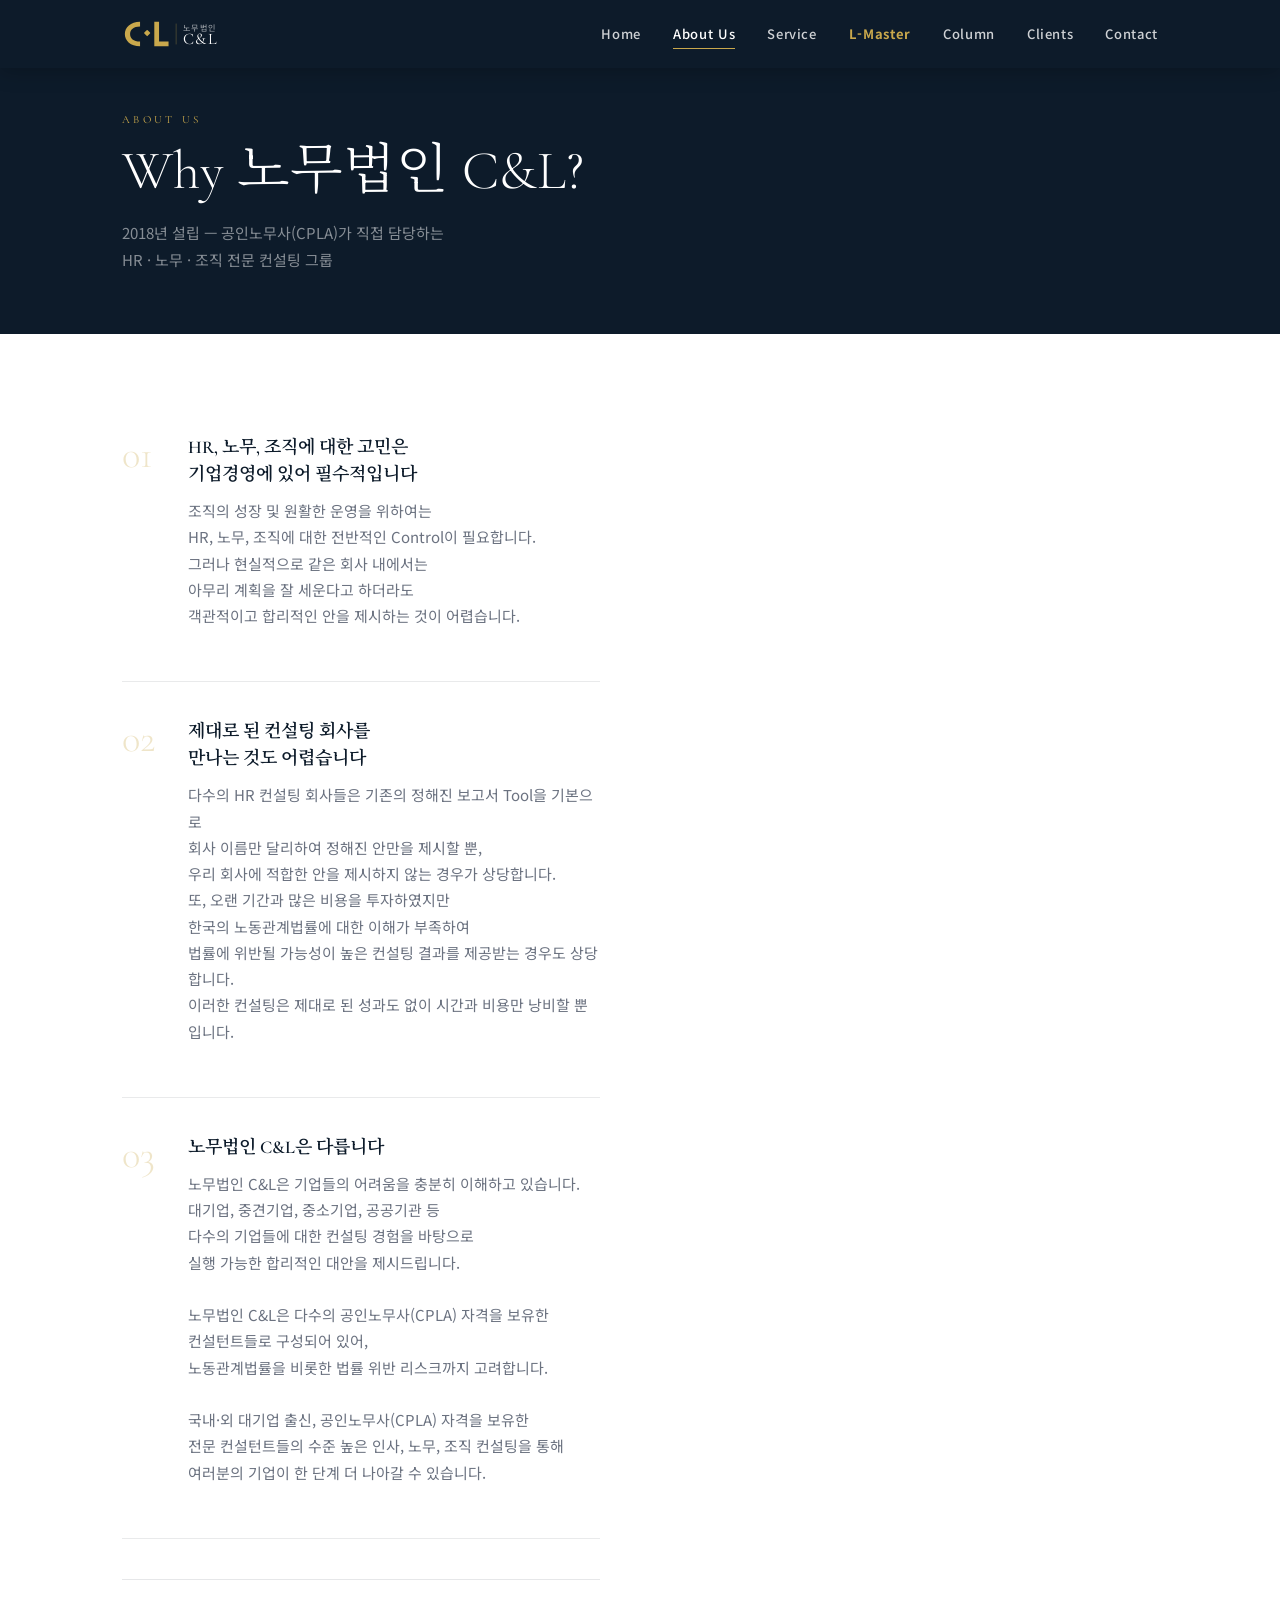
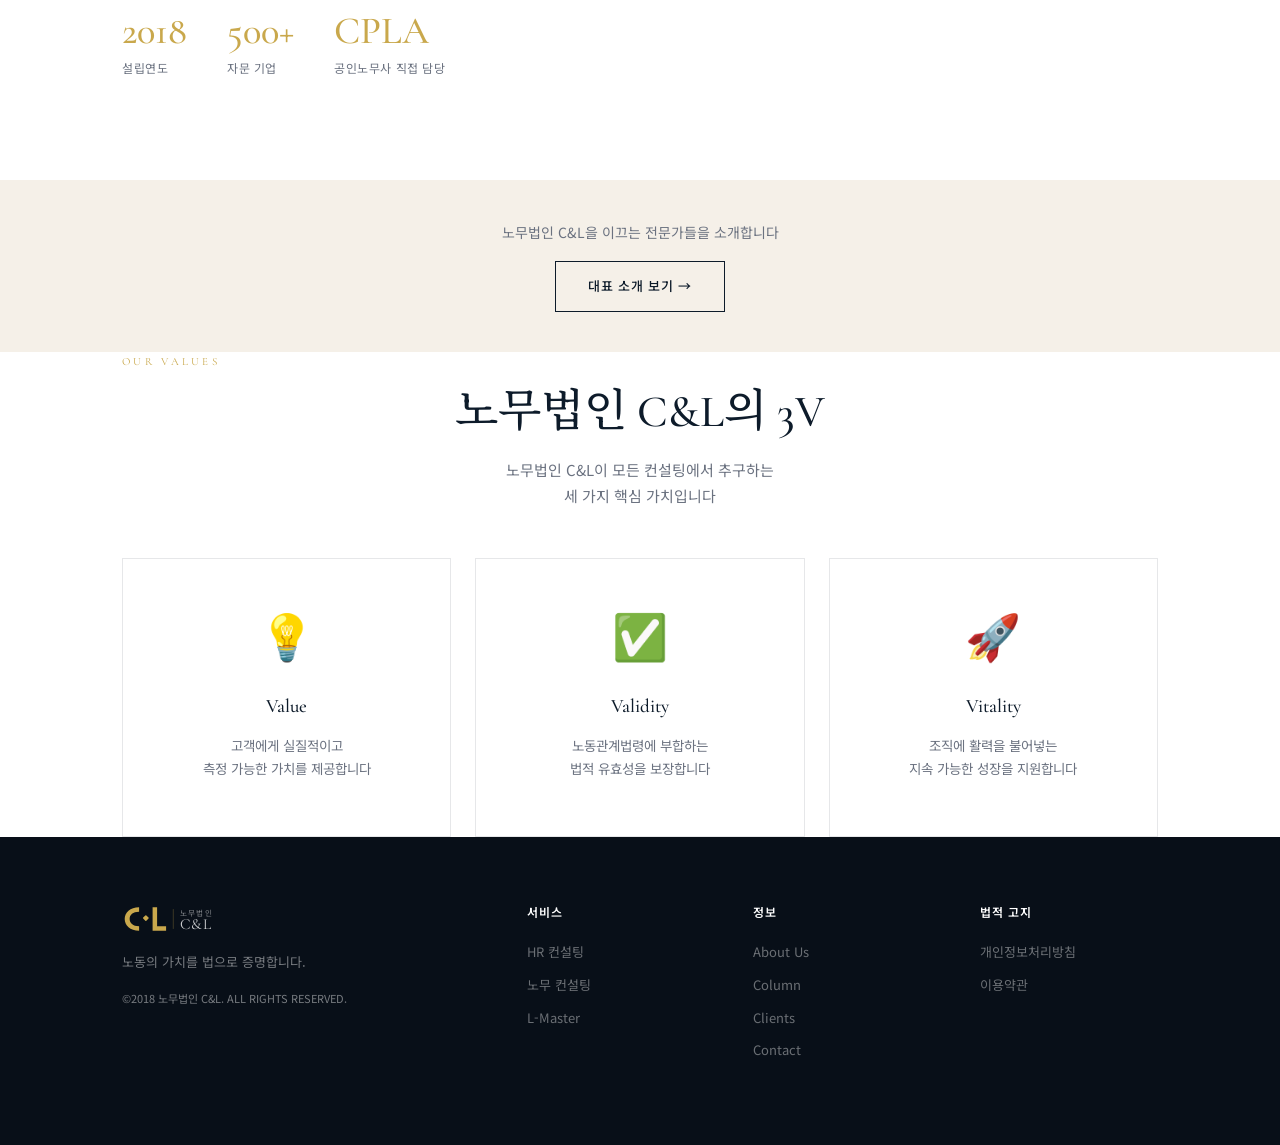
==== about.html @ 36a8465a "Add files via upload" ====
<!DOCTYPE html>
<html lang="ko">
<head>
  <meta charset="UTF-8"/><meta name="viewport" content="width=device-width,initial-scale=1.0"/>
  <title>About Us | 노무법인 C&amp;L</title>
  <link rel="stylesheet" href="style.css"/>
  <link rel="preconnect" href="https://fonts.googleapis.com">
  <link href="https://fonts.googleapis.com/css2?family=Noto+Serif+KR:wght@300;400;600;700&family=Noto+Sans+KR:wght@300;400;500;700&family=Cormorant+Garamond:ital,wght@0,300;0,500;0,600;1,300;1,500&display=swap" rel="stylesheet">
</head>
<body>
<header class="nav-header scrolled" id="navbar">
  <div class="nav-inner">
    <a href="index.html" class="logo">
      <svg class="logo-svg" viewBox="0 0 148 40" fill="none">
        <path d="M19 7 C9 7 3 13 3 20 C3 27 9 33 19 33 L19 28 C12 28 8.5 24.5 8.5 20 C8.5 15.5 12 12 19 12 Z" fill="#c9a84c"/>
        <rect x="24" y="16.5" width="5" height="5" rx="0.8" fill="#c9a84c" transform="rotate(45 26.5 19)"/>
        <path d="M34 7 L34 33 L49 33 L49 28 L39 28 L39 7 Z" fill="#c9a84c"/>
        <line x1="57" y1="9" x2="57" y2="31" stroke="rgba(201,168,76,0.3)" stroke-width="1"/>
        <text x="64" y="17" font-family="'Noto Sans KR',sans-serif" font-size="8.5" fill="rgba(255,255,255,0.65)" letter-spacing="1.5">노무법인</text>
        <text x="64" y="31" font-family="'Cormorant Garamond',serif" font-size="17" fill="#fff" letter-spacing="1.5">C&amp;L</text>
      </svg>
    </a>
    <nav class="nav-links">
      <a href="index.html" class="nav-link">Home</a>
      <a href="about.html" class="nav-link active">About Us</a>
      <a href="service.html" class="nav-link">Service</a>
      <a href="lmaster.html" class="nav-link lmaster-link">L-Master</a>
      <a href="column.html" class="nav-link">Column</a>
      <a href="clients.html" class="nav-link">Clients</a>
      <a href="contact.html" class="nav-link">Contact</a>
    </nav>
    <button class="hamburger" id="hamburger"><span></span><span></span><span></span></button>
  </div>
  <div class="mobile-menu" id="mobileMenu">
    <a href="index.html" class="mob-link">Home</a><a href="about.html" class="mob-link">About Us</a>
    <a href="service.html" class="mob-link">Service</a><a href="lmaster.html" class="mob-link">L-Master</a>
    <a href="column.html" class="mob-link">Column</a><a href="clients.html" class="mob-link">Clients</a>
    <a href="contact.html" class="mob-link">Contact</a>
  </div>
</header>

<div class="page-hero">
  <div class="container">
    <div class="section-label">About Us</div>
    <h1>Why 노무법인 C&amp;L?</h1>
    <p>2018년 설립 — 공인노무사(CPLA)가 직접 담당하는<br/>HR · 노무 · 조직 전문 컨설팅 그룹</p>
  </div>
</div>

<!-- Why CNL -->
<section class="section" style="background:#fff">
  <div class="container">
    <div class="about-grid">
      <div class="about-text">

        <div class="about-why-item">
          <div class="about-why-num">01</div>
          <div>
            <h4 class="about-why-title">
              HR, 노무, 조직에 대한 고민은<br/>기업경영에 있어 필수적입니다
            </h4>
            <p class="about-desc">
              조직의 성장 및 원활한 운영을 위하여는<br/>
              HR, 노무, 조직에 대한 전반적인 Control이 필요합니다.<br/>
              그러나 현실적으로 같은 회사 내에서는<br/>
              아무리 계획을 잘 세운다고 하더라도<br/>
              객관적이고 합리적인 안을 제시하는 것이 어렵습니다.
            </p>
          </div>
        </div>

        <div class="about-why-item">
          <div class="about-why-num">02</div>
          <div>
            <h4 class="about-why-title">
              제대로 된 컨설팅 회사를<br/>만나는 것도 어렵습니다
            </h4>
            <p class="about-desc">
              다수의 HR 컨설팅 회사들은 기존의 정해진 보고서 Tool을 기본으로<br/>
              회사 이름만 달리하여 정해진 안만을 제시할 뿐,<br/>
              우리 회사에 적합한 안을 제시하지 않는 경우가 상당합니다.<br/>
              또, 오랜 기간과 많은 비용을 투자하였지만<br/>
              한국의 노동관계법률에 대한 이해가 부족하여<br/>
              법률에 위반될 가능성이 높은 컨설팅 결과를 제공받는 경우도 상당합니다.<br/>
              이러한 컨설팅은 제대로 된 성과도 없이 시간과 비용만 낭비할 뿐입니다.
            </p>
          </div>
        </div>

        <div class="about-why-item">
          <div class="about-why-num">03</div>
          <div>
            <h4 class="about-why-title">노무법인 C&amp;L은 다릅니다</h4>
            <p class="about-desc">
              노무법인 C&amp;L은 기업들의 어려움을 충분히 이해하고 있습니다.<br/>
              대기업, 중견기업, 중소기업, 공공기관 등<br/>
              다수의 기업들에 대한 컨설팅 경험을 바탕으로<br/>
              실행 가능한 합리적인 대안을 제시드립니다.<br/><br/>
              노무법인 C&amp;L은 다수의 공인노무사(CPLA) 자격을 보유한<br/>
              컨설턴트들로 구성되어 있어,<br/>
              노동관계법률을 비롯한 법률 위반 리스크까지 고려합니다.<br/><br/>
              국내·외 대기업 출신, 공인노무사(CPLA) 자격을 보유한<br/>
              전문 컨설턴트들의 수준 높은 인사, 노무, 조직 컨설팅을 통해<br/>
              여러분의 기업이 한 단계 더 나아갈 수 있습니다.
            </p>
          </div>
        </div>

        <div class="about-stats" style="margin-top:40px">
          <div class="stat"><span class="stat-num">2018</span><span class="stat-label">설립연도</span></div>
          <div class="stat"><span class="stat-num">500+</span><span class="stat-label">자문 기업</span></div>
          <div class="stat"><span class="stat-num">CPLA</span><span class="stat-label">공인노무사 직접 담당</span></div>
        </div>
      </div><!-- end about-text -->

    </div><!-- end about-grid -->
  </div>
</section>

<!-- Director 링크 -->
<section class="section" style="background:#f5f0e8;padding:40px 0">
  <div class="container" style="text-align:center">
    <p style="color:#6b7280;font-size:14px;margin-bottom:16px">노무법인 C&amp;L을 이끄는 전문가들을 소개합니다</p>
    <a href="director.html" class="btn-outline dark">대표 소개 보기 →</a>
  </div>
</section>
  <div class="container">
    <div class="section-label">Our Values</div>
    <h2 class="section-title centered">노무법인 C&amp;L의 3V</h2>
    <p class="section-sub centered">
      노무법인 C&amp;L이 모든 컨설팅에서 추구하는<br/>세 가지 핵심 가치입니다
    </p>
    <div class="service-grid" style="grid-template-columns:repeat(3,1fr);margin-top:40px">
      <div class="service-card" style="text-align:center">
        <div style="font-size:2.8rem;margin-bottom:16px">💡</div>
        <h3>Value</h3>
        <p>고객에게 실질적이고<br/>측정 가능한 가치를 제공합니다</p>
      </div>
      <div class="service-card" style="text-align:center">
        <div style="font-size:2.8rem;margin-bottom:16px">✅</div>
        <h3>Validity</h3>
        <p>노동관계법령에 부합하는<br/>법적 유효성을 보장합니다</p>
      </div>
      <div class="service-card" style="text-align:center">
        <div style="font-size:2.8rem;margin-bottom:16px">🚀</div>
        <h3>Vitality</h3>
        <p>조직에 활력을 불어넣는<br/>지속 가능한 성장을 지원합니다</p>
      </div>
    </div>
  </div>
</section>

<footer class="footer">
  <div class="container">
    <div class="footer-grid">
      <div class="footer-brand">
        <svg class="footer-logo-svg" viewBox="0 0 148 40" fill="none">
          <path d="M19 7 C9 7 3 13 3 20 C3 27 9 33 19 33 L19 28 C12 28 8.5 24.5 8.5 20 C8.5 15.5 12 12 19 12 Z" fill="#c9a84c"/>
          <rect x="24" y="16.5" width="5" height="5" rx="0.8" fill="#c9a84c" transform="rotate(45 26.5 19)"/>
          <path d="M34 7 L34 33 L49 33 L49 28 L39 28 L39 7 Z" fill="#c9a84c"/>
          <line x1="57" y1="9" x2="57" y2="31" stroke="rgba(201,168,76,0.3)" stroke-width="1"/>
          <text x="64" y="17" font-family="'Noto Sans KR',sans-serif" font-size="8.5" fill="rgba(255,255,255,0.5)" letter-spacing="1.5">노무법인</text>
          <text x="64" y="31" font-family="'Cormorant Garamond',serif" font-size="17" fill="rgba(255,255,255,0.8)" letter-spacing="1.5">C&amp;L</text>
        </svg>
        <p>노동의 가치를 법으로 증명합니다.</p>
        <p class="footer-copy">©2018 노무법인 C&amp;L. ALL RIGHTS RESERVED.</p>
      </div>
      <div class="footer-links"><h4>서비스</h4><a href="service.html">HR 컨설팅</a><a href="service.html">노무 컨설팅</a><a href="lmaster.html">L-Master</a></div>
      <div class="footer-links"><h4>정보</h4><a href="about.html">About Us</a><a href="column.html">Column</a><a href="clients.html">Clients</a><a href="contact.html">Contact</a></div>
      <div class="footer-links"><h4>법적 고지</h4><a href="#">개인정보처리방침</a><a href="#">이용약관</a></div>
    </div>
  </div>
</footer>
<script src="script.js"></script>
</body>
</html>
---- style.css ----
/* ── RESET & VARIABLES ── */
*, *::before, *::after { box-sizing: border-box; margin: 0; padding: 0; }

:root {
  --navy:    #0d1b2a;
  --navy2:   #1b2e45;
  --gold:    #c9a84c;
  --gold2:   #e8c96a;
  --cream:   #f5f0e8;
  --light:   #fafaf7;
  --gray:    #6b7280;
  --gray2:   #9ca3af;
  --white:   #ffffff;
  --lm-dark: #111827;
  --lm-red:  #c0392b;

  --ff-serif: 'Cormorant Garamond', 'Noto Serif KR', serif;
  --ff-sans:  'Noto Sans KR', sans-serif;

  --radius: 4px;
  --shadow: 0 4px 24px rgba(13,27,42,0.10);
  --shadow-lg: 0 12px 48px rgba(13,27,42,0.18);
}

html { scroll-behavior: smooth; }

body {
  font-family: var(--ff-sans);
  font-size: 15px;
  line-height: 1.75;
  color: var(--navy);
  background: var(--white);
  overflow-x: hidden;
}

/* ── TYPOGRAPHY HELPERS ── */
.section-label {
  font-family: var(--ff-serif);
  font-size: 11px;
  letter-spacing: 0.3em;
  text-transform: uppercase;
  color: var(--gold);
  margin-bottom: 12px;
}

.section-title {
  font-family: var(--ff-serif);
  font-size: clamp(2rem, 4vw, 2.8rem);
  font-weight: 500;
  line-height: 1.3;
  color: var(--navy);
  margin-bottom: 16px;
}

.section-title.centered,
.section-sub.centered {
  text-align: center;
}

.section-sub {
  color: var(--gray);
  font-size: 15px;
  margin-bottom: 48px;
  max-width: 520px;
}

.centered { margin-left: auto; margin-right: auto; }

.section {
  padding: 100px 0;
}

.container {
  max-width: 1100px;
  margin: 0 auto;
  padding: 0 32px;
}

/* ── BUTTONS ── */
.btn-primary {
  display: inline-block;
  background: var(--gold);
  color: var(--navy);
  font-family: var(--ff-sans);
  font-weight: 700;
  font-size: 13px;
  letter-spacing: 0.05em;
  padding: 14px 32px;
  text-decoration: none;
  border: none;
  cursor: pointer;
  transition: background 0.25s, transform 0.2s;
}
.btn-primary:hover { background: var(--gold2); transform: translateY(-2px); }

.btn-outline {
  display: inline-block;
  background: transparent;
  color: var(--white);
  font-family: var(--ff-sans);
  font-weight: 500;
  font-size: 13px;
  letter-spacing: 0.05em;
  padding: 13px 32px;
  text-decoration: none;
  border: 1.5px solid rgba(255,255,255,0.5);
  cursor: pointer;
  transition: border-color 0.25s, color 0.25s, transform 0.2s;
}
.btn-outline:hover { border-color: var(--gold); color: var(--gold); transform: translateY(-2px); }

/* dark variant for non-hero */
.btn-outline.dark {
  color: var(--navy);
  border-color: var(--navy);
}
.btn-outline.dark:hover { border-color: var(--gold); color: var(--gold); }

/* ── NAVBAR ── */
.nav-header {
  position: fixed;
  top: 0; left: 0; right: 0;
  z-index: 999;
  transition: background 0.35s, box-shadow 0.35s;
}

.nav-header.scrolled {
  background: var(--navy);
  box-shadow: 0 2px 20px rgba(0,0,0,0.25);
}

.nav-inner {
  max-width: 1100px;
  margin: 0 auto;
  padding: 0 32px;
  height: 68px;
  display: flex;
  align-items: center;
  justify-content: space-between;
}

.logo {
  display: flex;
  align-items: center;
  text-decoration: none;
}
.logo-svg {
  height: 38px;
  width: auto;
}
.footer-logo-svg {
  height: 36px;
  width: auto;
  margin-bottom: 14px;
  display: block;
}

/* ── L-MASTER BANNER (service section 하단) ── */
.lmaster-banner {
  margin-top: 56px;
  background: var(--navy);
  display: flex;
  align-items: center;
  justify-content: space-between;
  gap: 32px;
  padding: 40px 48px;
  flex-wrap: wrap;
}
.lmaster-banner-label {
  display: inline-block;
  background: var(--gold);
  color: var(--navy);
  font-size: 10px;
  font-weight: 700;
  letter-spacing: 0.18em;
  padding: 3px 10px;
  margin-bottom: 10px;
}
.lmaster-banner-text strong {
  display: block;
  font-family: var(--ff-serif);
  font-size: 22px;
  font-weight: 500;
  color: var(--white);
  margin-bottom: 8px;
  line-height: 1.3;
}
.lmaster-banner-text p {
  color: rgba(255,255,255,0.55);
  font-size: 14px;
  line-height: 1.8;
}

.nav-links {
  display: flex;
  gap: 32px;
  align-items: center;
}

.nav-link {
  font-size: 13px;
  font-weight: 500;
  letter-spacing: 0.05em;
  color: rgba(255,255,255,0.8);
  text-decoration: none;
  transition: color 0.2s;
  position: relative;
}

.nav-link::after {
  content: '';
  position: absolute;
  bottom: -4px; left: 0; right: 0;
  height: 1.5px;
  background: var(--gold);
  transform: scaleX(0);
  transition: transform 0.25s;
  transform-origin: left;
}

.nav-link:hover, .nav-link.active { color: var(--white); }
.nav-link:hover::after, .nav-link.active::after { transform: scaleX(1); }

.lmaster-link {
  color: var(--gold) !important;
  font-weight: 700;
}

.hamburger {
  display: none;
  flex-direction: column;
  gap: 5px;
  background: none;
  border: none;
  cursor: pointer;
  padding: 4px;
}
.hamburger span {
  display: block;
  width: 24px;
  height: 2px;
  background: var(--white);
  transition: transform 0.3s, opacity 0.3s;
}

.mobile-menu {
  display: none;
  flex-direction: column;
  background: var(--navy);
  padding: 16px 32px 24px;
  border-top: 1px solid rgba(255,255,255,0.1);
}
.mobile-menu.open { display: flex; }
.mob-link {
  color: rgba(255,255,255,0.8);
  text-decoration: none;
  padding: 10px 0;
  font-size: 14px;
  font-weight: 500;
  border-bottom: 1px solid rgba(255,255,255,0.07);
}

/* ── HERO ── */
.hero {
  position: relative;
  min-height: 100vh;
  display: flex;
  align-items: center;
  overflow: hidden;
}

.hero-bg {
  position: absolute;
  inset: 0;
  background:
    linear-gradient(135deg, #0d1b2a 0%, #1b2e45 60%, #0d2035 100%);
}

/* decorative geometric lines */
.hero-bg::before {
  content: '';
  position: absolute;
  top: 10%;
  right: 5%;
  width: 420px;
  height: 420px;
  border: 1px solid rgba(201,168,76,0.15);
  transform: rotate(15deg);
}
.hero-bg::after {
  content: '';
  position: absolute;
  top: 15%;
  right: 8%;
  width: 320px;
  height: 320px;
  border: 1px solid rgba(201,168,76,0.08);
  transform: rotate(30deg);
}

.hero-overlay {
  position: absolute;
  inset: 0;
  background: radial-gradient(ellipse at 70% 50%, rgba(201,168,76,0.06) 0%, transparent 60%);
}

.hero-content {
  position: relative;
  z-index: 2;
  max-width: 1100px;
  margin: 0 auto;
  padding: 0 32px;
  padding-top: 68px;
}

.hero-sub {
  font-size: 15px;
  letter-spacing: 0.22em;
  text-transform: uppercase;
  color: rgba(255,255,255,0.75);
  margin-bottom: 20px;
  font-weight: 400;
}
.hero-firm {
  font-family: var(--ff-serif);
  font-size: 13px;
  letter-spacing: 0.3em;
  text-transform: uppercase;
  color: var(--gold);
  margin-bottom: 10px;
}
.delay-4 { animation-delay: 0.8s; }

.column-header-row {
  display: flex;
  align-items: flex-end;
  justify-content: space-between;
  margin-bottom: 40px;
  gap: 24px;
  flex-wrap: wrap;
}
.column-header-row .section-title { margin-bottom: 8px; }
.column-header-row .section-sub   { margin-bottom: 0; }

.hero-title {
  font-family: var(--ff-serif);
  font-size: clamp(3rem, 7vw, 5.5rem);
  font-weight: 300;
  line-height: 1.15;
  color: var(--white);
  margin-bottom: 24px;
}
.hero-title em {
  font-style: italic;
  color: var(--gold);
}

.hero-desc {
  color: rgba(255,255,255,0.65);
  font-size: 15px;
  line-height: 1.9;
  margin-bottom: 40px;
  max-width: 480px;
}

.hero-cta {
  display: flex;
  gap: 16px;
  flex-wrap: wrap;
}

.hero-scroll-indicator {
  position: absolute;
  bottom: 40px;
  left: 50%;
  transform: translateX(-50%);
  display: flex;
  flex-direction: column;
  align-items: center;
  gap: 8px;
  z-index: 2;
}
.hero-scroll-indicator span {
  font-size: 9px;
  letter-spacing: 0.25em;
  color: rgba(255,255,255,0.35);
}
.scroll-line {
  width: 1px;
  height: 40px;
  background: linear-gradient(to bottom, rgba(255,255,255,0.3), transparent);
  animation: scrollPulse 2s ease-in-out infinite;
}
@keyframes scrollPulse {
  0%, 100% { opacity: 0.3; transform: scaleY(1); }
  50% { opacity: 0.7; transform: scaleY(1.2); }
}

/* ── ANIMATIONS ── */
.animate-up {
  opacity: 0;
  transform: translateY(30px);
  animation: fadeUp 0.8s ease forwards;
}
.delay-1 { animation-delay: 0.2s; }
.delay-2 { animation-delay: 0.4s; }
.delay-3 { animation-delay: 0.6s; }

@keyframes fadeUp {
  to { opacity: 1; transform: translateY(0); }
}

/* ── ABOUT ── */
.about-section { background: var(--light); }

.about-grid {
  display: grid;
  grid-template-columns: 1fr 1fr;
  gap: 80px;
  align-items: center;
}

.about-desc {
  color: var(--gray);
  margin-bottom: 16px;
  font-size: 15px;
}

.about-stats {
  display: flex;
  gap: 40px;
  margin-top: 40px;
  padding-top: 32px;
  border-top: 1px solid rgba(13,27,42,0.1);
}

.stat-num {
  display: block;
  font-family: var(--ff-serif);
  font-size: 2.4rem;
  font-weight: 500;
  color: var(--gold);
  line-height: 1;
  margin-bottom: 4px;
}
.stat-label {
  font-size: 12px;
  color: var(--gray);
  letter-spacing: 0.05em;
}

.about-visual {
  display: grid;
  grid-template-columns: 1fr 1fr;
  gap: 16px;
}

.about-card {
  background: var(--white);
  border: 1px solid rgba(13,27,42,0.07);
  padding: 28px 24px;
  transition: box-shadow 0.25s, transform 0.25s;
}
.about-card:hover {
  box-shadow: var(--shadow);
  transform: translateY(-4px);
}
.about-card-icon {
  font-size: 24px;
  margin-bottom: 12px;
}
.about-card h3 {
  font-family: var(--ff-serif);
  font-size: 18px;
  font-weight: 500;
  margin-bottom: 8px;
  color: var(--navy);
}
.about-card p {
  font-size: 13px;
  color: var(--gray);
  line-height: 1.6;
}

/* ── SERVICE ── */
.service-section { background: var(--white); }

.service-grid {
  display: grid;
  grid-template-columns: repeat(3, 1fr);
  gap: 24px;
}

.service-card {
  border: 1px solid rgba(13,27,42,0.1);
  padding: 36px 28px;
  position: relative;
  overflow: hidden;
  transition: border-color 0.25s, box-shadow 0.25s, transform 0.25s;
  background: var(--white);
}
.service-card::before {
  content: '';
  position: absolute;
  top: 0; left: 0; right: 0;
  height: 3px;
  background: var(--gold);
  transform: scaleX(0);
  transition: transform 0.3s;
  transform-origin: left;
}
.service-card:hover {
  border-color: transparent;
  box-shadow: var(--shadow);
  transform: translateY(-6px);
}
.service-card:hover::before { transform: scaleX(1); }

.service-num {
  font-family: var(--ff-serif);
  font-size: 2.5rem;
  font-weight: 300;
  color: rgba(13,27,42,0.08);
  line-height: 1;
  margin-bottom: 16px;
}
.service-card h3 {
  font-family: var(--ff-serif);
  font-size: 19px;
  font-weight: 500;
  margin-bottom: 12px;
  color: var(--navy);
}
.service-card p {
  font-size: 13.5px;
  color: var(--gray);
  line-height: 1.7;
  margin-bottom: 20px;
}
.service-link {
  font-size: 12px;
  font-weight: 600;
  color: var(--gold);
  text-decoration: none;
  letter-spacing: 0.05em;
  transition: color 0.2s;
}
.service-link:hover { color: var(--navy); }

/* ── L-MASTER ── */
.lmaster-section {
  background: var(--lm-dark);
  color: var(--white);
  position: relative;
  overflow: hidden;
}

.lmaster-bg-text {
  position: absolute;
  top: 50%;
  right: -60px;
  transform: translateY(-50%);
  font-family: var(--ff-serif);
  font-size: clamp(8rem, 18vw, 18rem);
  font-weight: 700;
  color: rgba(255,255,255,0.025);
  white-space: nowrap;
  pointer-events: none;
  letter-spacing: -0.02em;
}

.lmaster-badge {
  display: inline-block;
  background: var(--lm-red);
  color: var(--white);
  font-size: 10px;
  font-weight: 700;
  letter-spacing: 0.2em;
  padding: 5px 14px;
  margin-bottom: 24px;
}

.lmaster-header {
  max-width: 700px;
  margin-bottom: 72px;
}

.lmaster-logo-wrap {
  display: flex;
  align-items: center;
  gap: 12px;
  margin-bottom: 24px;
}
.lmaster-logo-icon {
  font-size: 28px;
}
.lmaster-logo-text {
  font-family: var(--ff-serif);
  font-size: 26px;
  font-weight: 500;
  color: var(--gold);
  letter-spacing: 0.05em;
}

.lmaster-title {
  font-family: var(--ff-serif);
  font-size: clamp(2.2rem, 5vw, 3.8rem);
  font-weight: 300;
  line-height: 1.2;
  color: var(--white);
  margin-bottom: 20px;
}
.lmaster-title em {
  font-style: italic;
  color: var(--gold);
}
.lmaster-sub {
  color: rgba(255,255,255,0.55);
  font-size: 15px;
  line-height: 1.8;
  max-width: 600px;
}

.lmaster-why {
  margin-bottom: 72px;
}
.lmaster-why-title {
  font-family: var(--ff-serif);
  font-size: 22px;
  font-weight: 500;
  color: var(--gold);
  margin-bottom: 32px;
  letter-spacing: 0.03em;
}

.lmaster-reasons {
  display: grid;
  grid-template-columns: repeat(3, 1fr);
  gap: 24px;
}
.lmaster-reason {
  background: rgba(255,255,255,0.04);
  border: 1px solid rgba(255,255,255,0.08);
  padding: 32px 28px;
  transition: background 0.25s, border-color 0.25s;
}
.lmaster-reason:hover {
  background: rgba(201,168,76,0.08);
  border-color: rgba(201,168,76,0.3);
}
.reason-icon {
  font-size: 28px;
  margin-bottom: 16px;
}
.lmaster-reason h4 {
  font-family: var(--ff-serif);
  font-size: 18px;
  font-weight: 500;
  color: var(--white);
  margin-bottom: 10px;
}
.lmaster-reason p {
  font-size: 13.5px;
  color: rgba(255,255,255,0.55);
  line-height: 1.7;
}

/* Plans */
.lmaster-plans { margin-bottom: 64px; }

.plan-grid {
  display: grid;
  grid-template-columns: repeat(3, 1fr);
  gap: 24px;
  align-items: start;
}

.plan-card {
  border: 1px solid rgba(255,255,255,0.1);
  padding: 36px 28px;
  position: relative;
  transition: border-color 0.25s;
}
.plan-card.featured {
  border-color: var(--gold);
  background: rgba(201,168,76,0.06);
}
.plan-badge {
  position: absolute;
  top: -1px; left: -1px; right: -1px;
  background: var(--gold);
  color: var(--navy);
  font-size: 10px;
  font-weight: 700;
  letter-spacing: 0.1em;
  text-align: center;
  padding: 5px;
}
.plan-card h4 {
  font-family: var(--ff-serif);
  font-size: 20px;
  font-weight: 500;
  color: var(--white);
  margin-bottom: 16px;
  margin-top: 16px;
}
.plan-card.featured h4 { margin-top: 32px; }
.plan-price {
  font-family: var(--ff-serif);
  font-size: 2.8rem;
  font-weight: 500;
  color: var(--gold);
  margin-bottom: 24px;
  line-height: 1;
}
.plan-won { font-size: 1.4rem; }
.plan-features {
  list-style: none;
  margin-bottom: 28px;
}
.plan-features li {
  font-size: 13px;
  color: rgba(255,255,255,0.65);
  padding: 7px 0;
  border-bottom: 1px solid rgba(255,255,255,0.05);
}

.plan-cta {
  display: block;
  text-align: center;
  background: var(--gold);
  color: var(--navy);
  font-weight: 700;
  font-size: 13px;
  padding: 13px 24px;
  text-decoration: none;
  transition: background 0.25s;
}
.plan-cta:hover { background: var(--gold2); }
.plan-cta.outline {
  background: transparent;
  color: var(--white);
  border: 1.5px solid rgba(255,255,255,0.25);
}
.plan-cta.outline:hover {
  border-color: var(--gold);
  color: var(--gold);
}

.lmaster-cta-banner {
  border-top: 1px solid rgba(255,255,255,0.1);
  padding-top: 48px;
  display: flex;
  justify-content: space-between;
  align-items: center;
  gap: 32px;
  flex-wrap: wrap;
}
.lmaster-cta-banner p {
  font-family: var(--ff-serif);
  font-size: 1.3rem;
  font-style: italic;
  color: rgba(255,255,255,0.65);
  max-width: 520px;
}

/* ── COLUMN ── */
.column-section { background: var(--cream); }

.column-grid {
  display: grid;
  grid-template-columns: 1fr 1fr;
  gap: 24px;
}

.column-card {
  background: var(--white);
  padding: 32px 28px;
  border: 1px solid rgba(13,27,42,0.06);
  transition: box-shadow 0.25s, transform 0.25s;
}
.column-card:hover {
  box-shadow: var(--shadow);
  transform: translateY(-4px);
}
.column-card.featured-card {
  grid-column: span 2;
  display: grid;
  grid-template-columns: 1fr auto;
  gap: 16px;
  align-items: start;
}
.column-card.featured-card h3 {
  font-size: 22px;
}

.col-category {
  font-size: 10px;
  letter-spacing: 0.2em;
  text-transform: uppercase;
  color: var(--gold);
  font-weight: 700;
  margin-bottom: 10px;
}
.column-card h3 {
  font-family: var(--ff-serif);
  font-size: 18px;
  font-weight: 500;
  color: var(--navy);
  margin-bottom: 10px;
  line-height: 1.4;
}
.column-card p {
  font-size: 13.5px;
  color: var(--gray);
  line-height: 1.65;
  margin-bottom: 16px;
}
.col-meta {
  display: flex;
  justify-content: space-between;
  align-items: center;
  font-size: 12px;
  color: var(--gray2);
}
.col-read {
  color: var(--gold);
  text-decoration: none;
  font-weight: 600;
  font-size: 12px;
  transition: color 0.2s;
}
.col-read:hover { color: var(--navy); }
.col-more-wrap {
  text-align: center;
  margin-top: 48px;
}
.col-more-wrap .btn-outline {
  color: var(--navy);
  border-color: var(--navy);
}
.col-more-wrap .btn-outline:hover { border-color: var(--gold); color: var(--gold); }

/* ── CLIENTS ── */
.clients-section { background: var(--white); }

.clients-grid {
  display: grid;
  grid-template-columns: repeat(4, 1fr);
  gap: 1px;
  background: rgba(13,27,42,0.08);
  border: 1px solid rgba(13,27,42,0.08);
  margin-bottom: 56px;
}
.client-logo {
  background: var(--white);
  padding: 32px 20px;
  text-align: center;
  font-family: var(--ff-serif);
  font-size: 14px;
  color: var(--gray);
  font-weight: 500;
  letter-spacing: 0.02em;
  transition: background 0.2s, color 0.2s;
}
.client-logo:hover {
  background: var(--light);
  color: var(--navy);
}

.testimonial {
  border-left: 3px solid var(--gold);
  padding: 24px 32px;
  background: var(--light);
  max-width: 700px;
  margin: 0 auto;
}
.testimonial blockquote {
  font-family: var(--ff-serif);
  font-size: 18px;
  font-style: italic;
  color: var(--navy);
  line-height: 1.7;
  margin-bottom: 12px;
}
.testimonial cite {
  font-size: 13px;
  color: var(--gray);
}

/* ── CONTACT ── */
.contact-section { background: var(--navy); color: var(--white); }
.contact-section .section-label { color: var(--gold); }
.contact-section .section-title { color: var(--white); }

.contact-grid {
  display: grid;
  grid-template-columns: 1fr 1.2fr;
  gap: 80px;
  align-items: start;
}

.contact-desc {
  color: rgba(255,255,255,0.6);
  margin-bottom: 40px;
  font-size: 15px;
  line-height: 1.8;
}
.contact-details {
  display: flex;
  flex-direction: column;
  gap: 20px;
}
.contact-item {
  display: flex;
  gap: 16px;
  align-items: flex-start;
}
.contact-icon { font-size: 18px; flex-shrink: 0; margin-top: 2px; }
.contact-item strong {
  display: block;
  font-size: 11px;
  letter-spacing: 0.1em;
  text-transform: uppercase;
  color: var(--gold);
  margin-bottom: 3px;
}
.contact-item p { color: rgba(255,255,255,0.65); font-size: 14px; }

/* Form */
.contact-form-wrap {
  background: rgba(255,255,255,0.04);
  border: 1px solid rgba(255,255,255,0.08);
  padding: 40px;
}

.contact-form { display: flex; flex-direction: column; gap: 20px; }

.form-row { display: grid; grid-template-columns: 1fr 1fr; gap: 16px; }

.form-group { display: flex; flex-direction: column; gap: 6px; }
.form-group label {
  font-size: 11px;
  letter-spacing: 0.1em;
  text-transform: uppercase;
  color: rgba(255,255,255,0.45);
}
.form-group input,
.form-group select,
.form-group textarea {
  background: rgba(255,255,255,0.06);
  border: 1px solid rgba(255,255,255,0.12);
  color: var(--white);
  font-family: var(--ff-sans);
  font-size: 14px;
  padding: 12px 16px;
  outline: none;
  transition: border-color 0.2s;
  resize: vertical;
}
.form-group input::placeholder,
.form-group textarea::placeholder { color: rgba(255,255,255,0.25); }
.form-group input:focus,
.form-group select:focus,
.form-group textarea:focus { border-color: var(--gold); }
.form-group select option { background: var(--navy2); }

.btn-primary.full-width {
  width: 100%;
  text-align: center;
  padding: 16px;
  font-size: 14px;
}

/* ── FOOTER ── */
.footer {
  background: #080f18;
  padding: 64px 0 32px;
  color: rgba(255,255,255,0.45);
}
.footer-grid {
  display: grid;
  grid-template-columns: 2fr 1fr 1fr 1fr;
  gap: 48px;
  margin-bottom: 48px;
}
.footer-logo {
  font-family: var(--ff-serif);
  font-size: 22px;
  font-weight: 600;
  color: var(--white);
  margin-bottom: 12px;
  letter-spacing: 0.03em;
}
.footer-brand p {
  font-size: 13px;
  line-height: 1.7;
  margin-bottom: 4px;
}
.footer-copy { margin-top: 16px !important; font-size: 11px !important; }
.footer-links { display: flex; flex-direction: column; gap: 4px; }
.footer-links h4 {
  color: var(--white);
  font-size: 12px;
  font-weight: 600;
  letter-spacing: 0.1em;
  text-transform: uppercase;
  margin-bottom: 12px;
}
.footer-links a {
  color: rgba(255,255,255,0.4);
  text-decoration: none;
  font-size: 13px;
  padding: 3px 0;
  transition: color 0.2s;
}
.footer-links a:hover { color: var(--gold); }

/* ── RESPONSIVE ── */
@media (max-width: 900px) {
  .nav-links { display: none; }
  .hamburger { display: flex; }

  .about-grid { grid-template-columns: 1fr; gap: 48px; }
  .service-grid { grid-template-columns: 1fr 1fr; }
  .lmaster-reasons { grid-template-columns: 1fr; }
  .plan-grid { grid-template-columns: 1fr; }
  .column-grid { grid-template-columns: 1fr; }
  .column-card.featured-card { grid-column: span 1; grid-template-columns: 1fr; }
  .clients-grid { grid-template-columns: repeat(2, 1fr); }
  .contact-grid { grid-template-columns: 1fr; gap: 48px; }
  .footer-grid { grid-template-columns: 1fr 1fr; gap: 32px; }
  .lmaster-cta-banner { flex-direction: column; align-items: flex-start; }
}

@media (max-width: 600px) {
  .section { padding: 64px 0; }
  .container { padding: 0 20px; }
  .hero-cta { flex-direction: column; gap: 12px; }
  .service-grid { grid-template-columns: 1fr; }
  .about-stats { gap: 24px; }
  .clients-grid { grid-template-columns: 1fr 1fr; }
  .footer-grid { grid-template-columns: 1fr; }
  .form-row { grid-template-columns: 1fr; }
  .contact-form-wrap { padding: 24px 20px; }
}

/* ── About Why Items ── */
.about-why-item {
  display: flex;
  gap: 20px;
  margin-bottom: 36px;
  padding-bottom: 36px;
  border-bottom: 1px solid rgba(13,27,42,0.08);
}
.about-why-item:last-of-type { border-bottom: none; margin-bottom: 0; }
.about-why-num {
  font-family: var(--ff-serif);
  font-size: 2.2rem;
  font-weight: 300;
  color: rgba(201,168,76,0.25);
  line-height: 1;
  min-width: 40px;
  padding-top: 4px;
}
.about-why-title {
  font-family: var(--ff-serif);
  font-size: 17px;
  font-weight: 600;
  color: var(--navy);
  line-height: 1.5;
  margin-bottom: 10px;
}

/* ────────────────────────────────────
   COMMON SUB-PAGE STYLES
──────────────────────────────────── */
.page-hero{background:var(--navy);padding:110px 0 60px;margin-top:0}
.page-hero .section-label{color:var(--gold);margin-bottom:10px}
.page-hero h1{font-family:var(--ff-serif);font-size:clamp(2rem,5vw,3.4rem);font-weight:300;color:#fff;line-height:1.2;margin-top:8px}
.page-hero p{color:rgba(255,255,255,.5);font-size:15px;margin-top:14px;line-height:1.85}

/* About Why */
.about-why-item{display:flex;gap:22px;margin-bottom:36px;padding-bottom:36px;border-bottom:1px solid rgba(13,27,42,.09)}
.about-why-item:last-of-type{border-bottom:none;margin-bottom:0}
.about-why-num{font-family:var(--ff-serif);font-size:2.4rem;font-weight:300;color:rgba(201,168,76,.3);line-height:1;min-width:44px;padding-top:2px}
.about-why-title{font-family:var(--ff-serif);font-size:18px;font-weight:600;color:var(--navy);line-height:1.5;margin-bottom:10px}

/* Service detail */
.svc-detail{padding:72px 0}
.svc-detail:nth-child(odd){background:#fff}
.svc-detail:nth-child(even){background:#f5f0e8}
.svc-inner{max-width:900px;margin:0 auto;padding:0 32px;display:grid;grid-template-columns:140px 1fr;gap:48px;align-items:start}
.svc-num-big{font-family:var(--ff-serif);font-size:5rem;font-weight:300;color:rgba(201,168,76,.22);line-height:1;text-align:right}
.svc-title{font-family:var(--ff-serif);font-size:1.9rem;font-weight:500;color:var(--navy);margin-bottom:16px}
.svc-body p{font-size:15px;line-height:1.95;color:#374151;margin-bottom:12px}
.svc-tags{display:flex;flex-wrap:wrap;gap:8px;margin-top:18px}
.svc-tag{font-size:11px;font-weight:600;letter-spacing:.1em;color:var(--gold);background:rgba(201,168,76,.1);padding:4px 12px;border:1px solid rgba(201,168,76,.25)}

/* Clients logo grid */
.logo-grid{display:flex;flex-wrap:wrap;gap:14px;justify-content:center;align-items:center;margin-top:40px}
.cl-box{width:154px;height:70px;background:#fff;border:1px solid rgba(13,27,42,.09);display:flex;align-items:center;justify-content:center;padding:10px 14px;transition:all .2s;box-sizing:border-box}
.cl-box:hover{border-color:rgba(201,168,76,.4);box-shadow:0 4px 16px rgba(13,27,42,.08)}
.cl-box svg{max-width:100%;max-height:100%}

/* Testimonials */
.testi-grid{display:grid;grid-template-columns:repeat(2,1fr);gap:20px;margin-top:48px}
.testi-card{background:#f5f0e8;padding:28px 32px;border-left:3px solid var(--gold)}
.testi-card blockquote{font-size:14.5px;color:#374151;line-height:1.85;margin-bottom:12px;font-style:italic}
.testi-card cite{font-size:12px;color:#9ca3af;font-style:normal}

/* Contact standalone */
.contact-wrap{background:#fff;padding:0}
.contact-wrap .contact-section{background:#fff}
.contact-wrap .section-title{color:var(--navy)}
.contact-wrap .contact-desc{color:#374151}

@media(max-width:700px){
  .svc-inner{grid-template-columns:1fr;gap:12px}
  .svc-num-big{font-size:2.8rem;text-align:left}
  .testi-grid{grid-template-columns:1fr}
  .cl-box{width:130px;height:60px}
}

/* ────────────────────────────────────
   Contact 페이지 — 흰 배경 재정의
──────────────────────────────────── */
.contact-page-body .contact-section {
  background: #fff !important;
  color: var(--navy) !important;
}
.contact-page-body .section-label { color: var(--gold) !important; }
.contact-page-body .contact-section .section-title { color: var(--navy) !important; }
.contact-page-body .contact-desc { color: #374151 !important; }
.contact-page-body .contact-item p { color: #6b7280 !important; }
.contact-page-body .contact-item strong { color: var(--gold) !important; }

/* 폼 배경 — 흰 배경이므로 연한 회색으로 */
.contact-page-body .contact-form-wrap {
  background: #f9f7f3 !important;
  border: 1px solid rgba(13,27,42,.1) !important;
}
.contact-page-body .contact-form label {
  color: var(--navy) !important;
}
.contact-page-body .contact-form input,
.contact-page-body .contact-form select,
.contact-page-body .contact-form textarea {
  background: #fff !important;
  border: 1.5px solid rgba(13,27,42,.15) !important;
  color: var(--navy) !important;
}
.contact-page-body .contact-form input::placeholder,
.contact-page-body .contact-form textarea::placeholder {
  color: #9ca3af !important;
}
.contact-page-body .contact-form input:focus,
.contact-page-body .contact-form select:focus,
.contact-page-body .contact-form textarea:focus {
  border-color: var(--gold) !important;
  outline: none;
}

/* index.html 의 contact section — 기존 navy 배경 유지 */
/* (별도 override 불필요, 원래 .contact-section 스타일 그대로) */
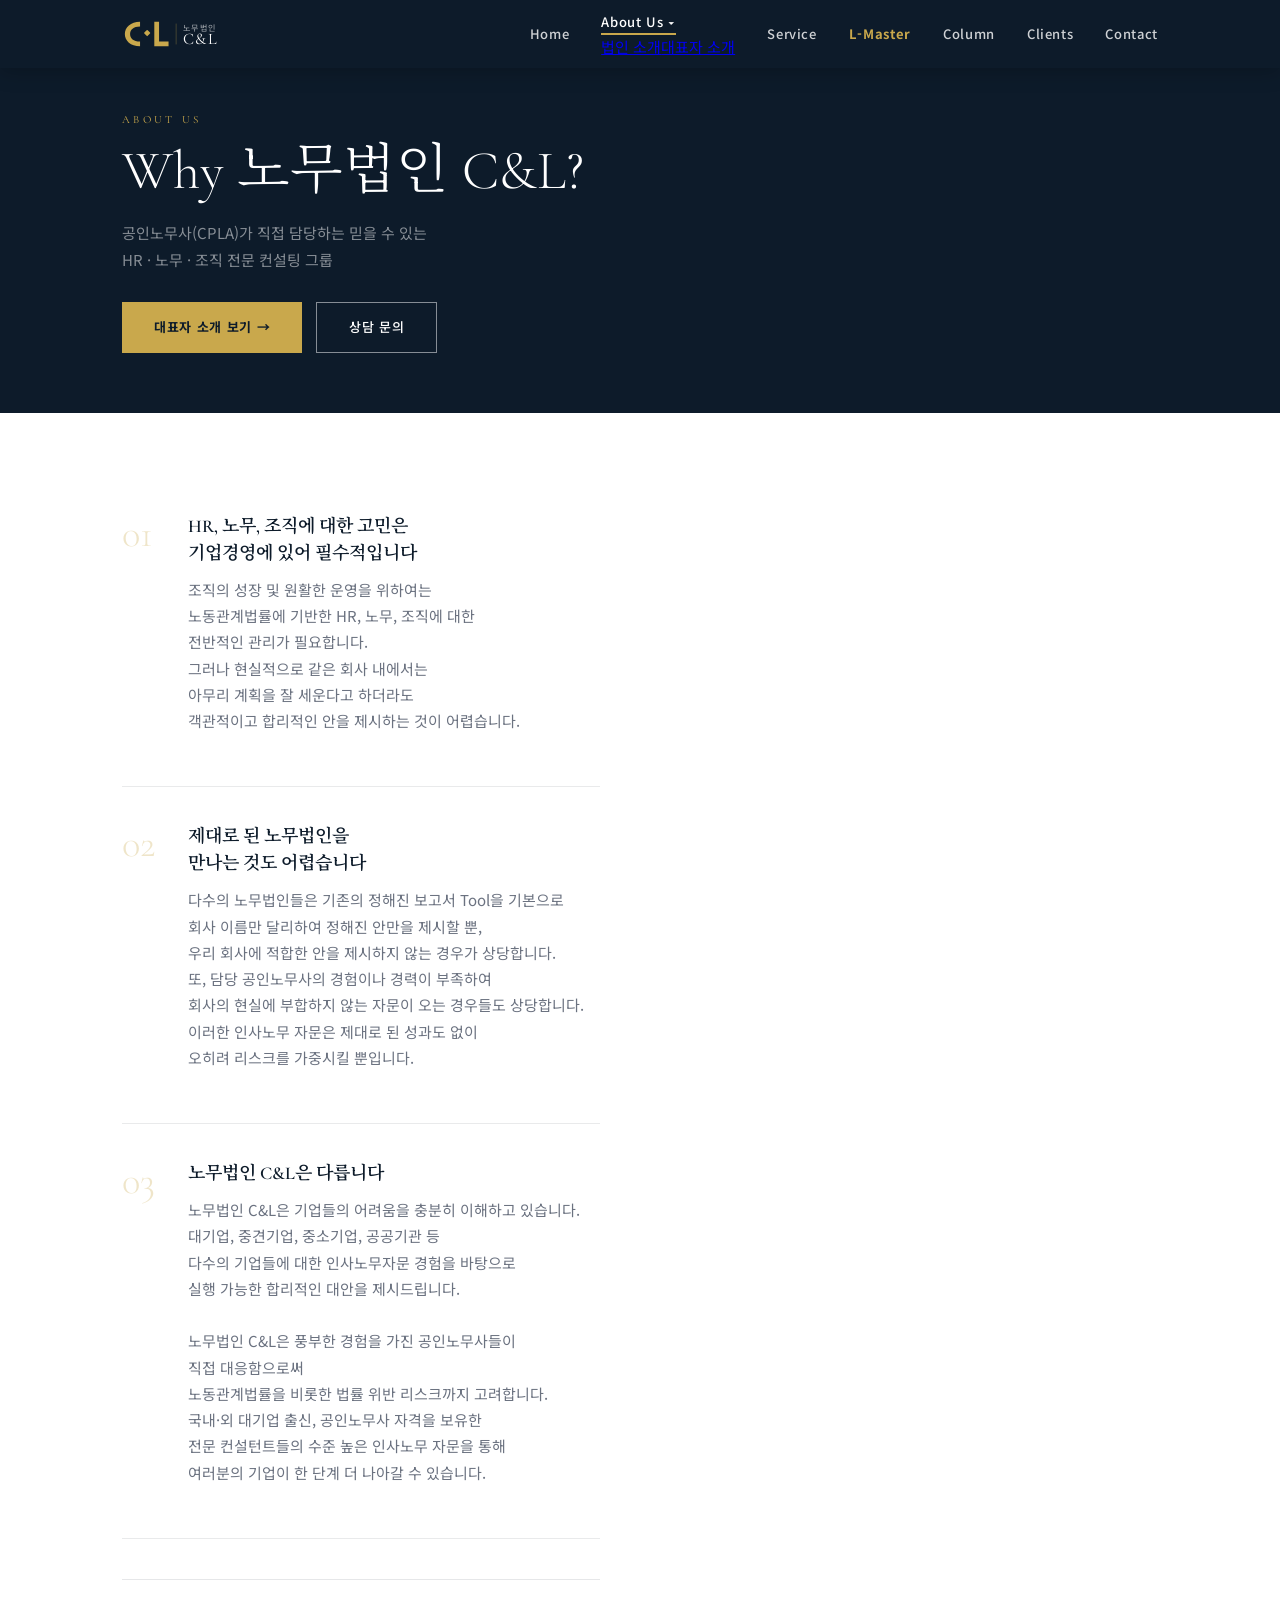
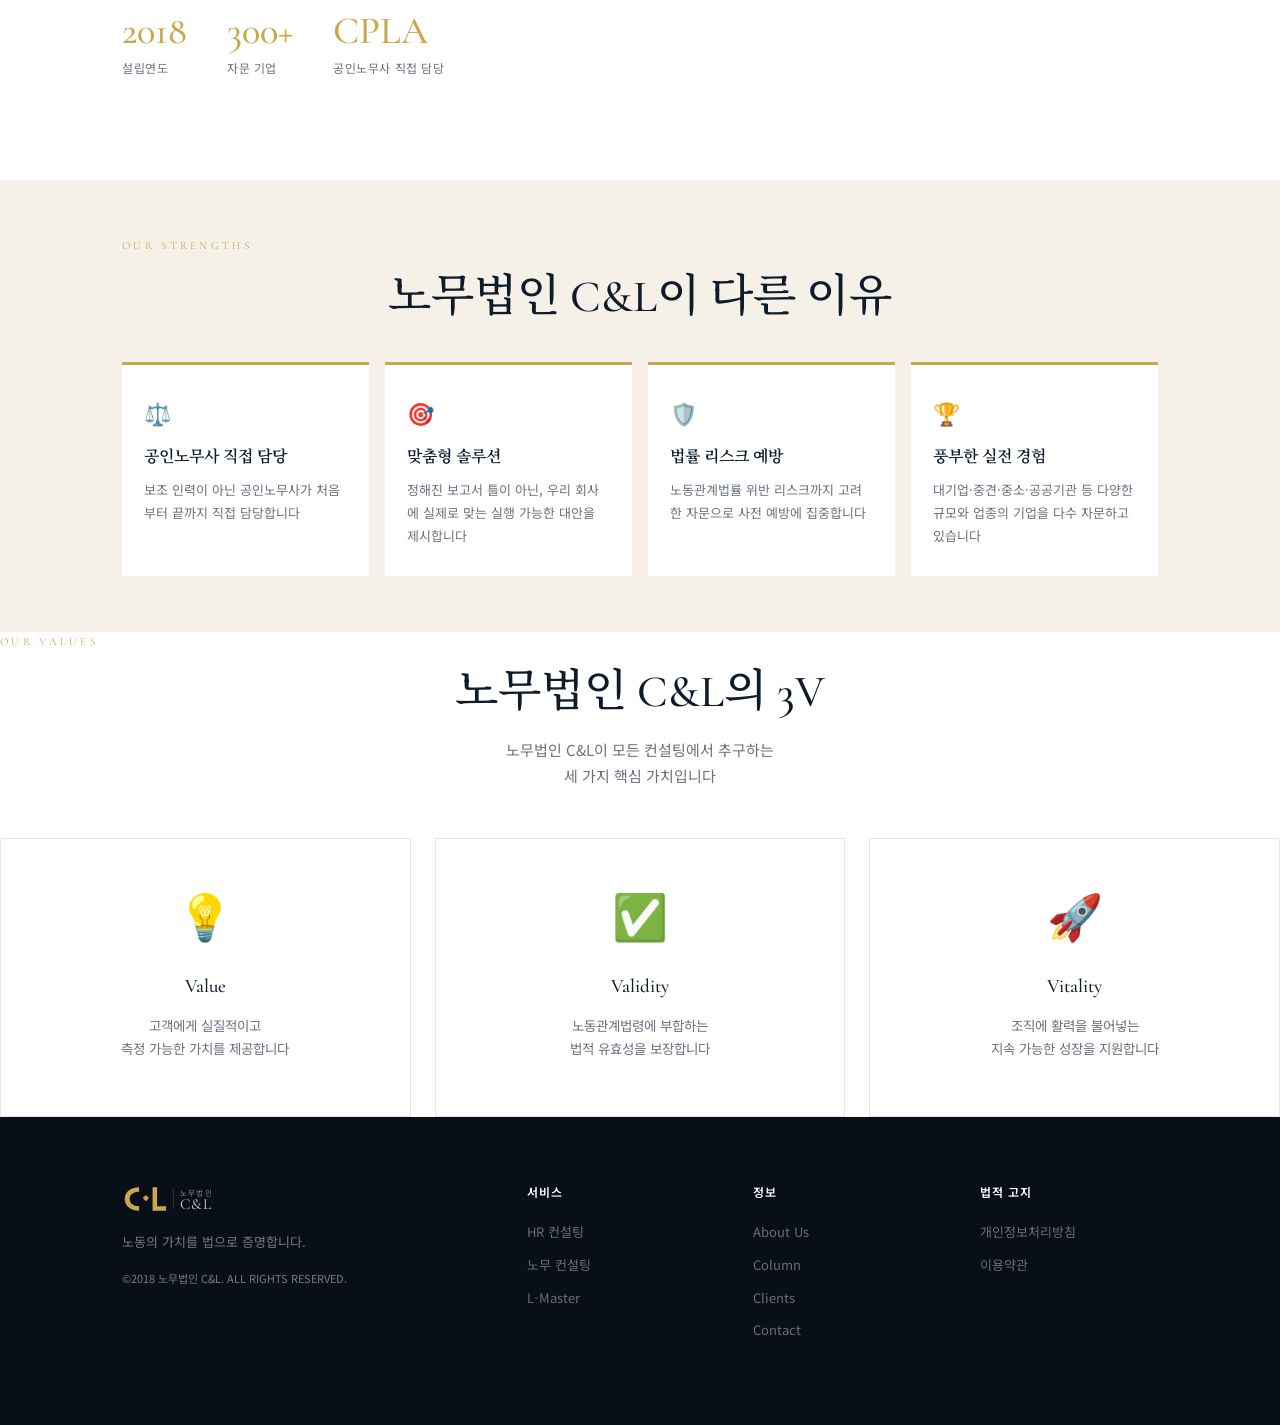
==== commit 72dbd0e3: "Add files via upload" ====
--- a/about.html
+++ b/about.html
@@ -22,7 +22,7 @@
     </a>
     <nav class="nav-links">
       <a href="index.html" class="nav-link">Home</a>
-      <a href="about.html" class="nav-link active">About Us</a>
+      <div class="nav-dropdown"><a class="nav-link active" style="cursor:default">About Us ▾</a><div class="dropdown-menu"><div class="dropdown-menu-inner"><a href="about.html">법인 소개</a><a href="director.html">대표자 소개</a></div></div></div>
       <a href="service.html" class="nav-link">Service</a>
       <a href="lmaster.html" class="nav-link lmaster-link">L-Master</a>
       <a href="column.html" class="nav-link">Column</a>
@@ -32,7 +32,7 @@
     <button class="hamburger" id="hamburger"><span></span><span></span><span></span></button>
   </div>
   <div class="mobile-menu" id="mobileMenu">
-    <a href="index.html" class="mob-link">Home</a><a href="about.html" class="mob-link">About Us</a>
+    <a href="index.html" class="mob-link">Home</a><a href="about.html" class="mob-link">About Us — 법인 소개</a><a href="director.html" class="mob-link">About Us — 대표자 소개</a>
     <a href="service.html" class="mob-link">Service</a><a href="lmaster.html" class="mob-link">L-Master</a>
     <a href="column.html" class="mob-link">Column</a><a href="clients.html" class="mob-link">Clients</a>
     <a href="contact.html" class="mob-link">Contact</a>
@@ -43,7 +43,11 @@
   <div class="container">
     <div class="section-label">About Us</div>
     <h1>Why 노무법인 C&amp;L?</h1>
-    <p>2018년 설립 — 공인노무사(CPLA)가 직접 담당하는<br/>HR · 노무 · 조직 전문 컨설팅 그룹</p>
+    <p>공인노무사(CPLA)가 직접 담당하는 믿을 수 있는<br/>HR · 노무 · 조직 전문 컨설팅 그룹</p>
+    <div style="margin-top:28px;display:flex;gap:14px;flex-wrap:wrap">
+      <a href="director.html" class="btn-primary">대표자 소개 보기 →</a>
+      <a href="contact.html" class="btn-outline">상담 문의</a>
+    </div>
   </div>
 </div>
 
@@ -61,7 +65,8 @@
             </h4>
             <p class="about-desc">
               조직의 성장 및 원활한 운영을 위하여는<br/>
-              HR, 노무, 조직에 대한 전반적인 Control이 필요합니다.<br/>
+              노동관계법률에 기반한 HR, 노무, 조직에 대한 <br/>
+	      전반적인 관리가 필요합니다.<br/>
               그러나 현실적으로 같은 회사 내에서는<br/>
               아무리 계획을 잘 세운다고 하더라도<br/>
               객관적이고 합리적인 안을 제시하는 것이 어렵습니다.
@@ -73,16 +78,16 @@
           <div class="about-why-num">02</div>
           <div>
             <h4 class="about-why-title">
-              제대로 된 컨설팅 회사를<br/>만나는 것도 어렵습니다
+              제대로 된 노무법인을<br/>만나는 것도 어렵습니다
             </h4>
             <p class="about-desc">
-              다수의 HR 컨설팅 회사들은 기존의 정해진 보고서 Tool을 기본으로<br/>
+              다수의 노무법인들은 기존의 정해진 보고서 Tool을 기본으로<br/>
               회사 이름만 달리하여 정해진 안만을 제시할 뿐,<br/>
               우리 회사에 적합한 안을 제시하지 않는 경우가 상당합니다.<br/>
-              또, 오랜 기간과 많은 비용을 투자하였지만<br/>
-              한국의 노동관계법률에 대한 이해가 부족하여<br/>
-              법률에 위반될 가능성이 높은 컨설팅 결과를 제공받는 경우도 상당합니다.<br/>
-              이러한 컨설팅은 제대로 된 성과도 없이 시간과 비용만 낭비할 뿐입니다.
+              또, 담당 공인노무사의 경험이나 경력이 부족하여<br/>
+              회사의 현실에 부합하지 않는 자문이 오는 경우들도 상당합니다.<br/>
+              이러한 인사노무 자문은 제대로 된 성과도 없이 <br/>
+              오히려 리스크를 가중시킬 뿐입니다.
             </p>
           </div>
         </div>
@@ -94,13 +99,13 @@
             <p class="about-desc">
               노무법인 C&amp;L은 기업들의 어려움을 충분히 이해하고 있습니다.<br/>
               대기업, 중견기업, 중소기업, 공공기관 등<br/>
-              다수의 기업들에 대한 컨설팅 경험을 바탕으로<br/>
+              다수의 기업들에 대한 인사노무자문 경험을 바탕으로<br/>
               실행 가능한 합리적인 대안을 제시드립니다.<br/><br/>
-              노무법인 C&amp;L은 다수의 공인노무사(CPLA) 자격을 보유한<br/>
-              컨설턴트들로 구성되어 있어,<br/>
-              노동관계법률을 비롯한 법률 위반 리스크까지 고려합니다.<br/><br/>
-              국내·외 대기업 출신, 공인노무사(CPLA) 자격을 보유한<br/>
-              전문 컨설턴트들의 수준 높은 인사, 노무, 조직 컨설팅을 통해<br/>
+              노무법인 C&amp;L은 풍부한 경험을 가진 공인노무사들이 <br/>
+              직접 대응함으로써<br/>
+              노동관계법률을 비롯한 법률 위반 리스크까지 고려합니다.<br/>
+              국내·외 대기업 출신, 공인노무사 자격을 보유한<br/>
+              전문 컨설턴트들의 수준 높은 인사노무 자문을 통해<br/>
               여러분의 기업이 한 단계 더 나아갈 수 있습니다.
             </p>
           </div>
@@ -108,7 +113,7 @@
 
         <div class="about-stats" style="margin-top:40px">
           <div class="stat"><span class="stat-num">2018</span><span class="stat-label">설립연도</span></div>
-          <div class="stat"><span class="stat-num">500+</span><span class="stat-label">자문 기업</span></div>
+          <div class="stat"><span class="stat-num">300+</span><span class="stat-label">자문 기업</span></div>
           <div class="stat"><span class="stat-num">CPLA</span><span class="stat-label">공인노무사 직접 담당</span></div>
         </div>
       </div><!-- end about-text -->
@@ -117,14 +122,35 @@
   </div>
 </section>
 
-<!-- Director 링크 -->
-<section class="section" style="background:#f5f0e8;padding:40px 0">
-  <div class="container" style="text-align:center">
-    <p style="color:#6b7280;font-size:14px;margin-bottom:16px">노무법인 C&amp;L을 이끄는 전문가들을 소개합니다</p>
-    <a href="director.html" class="btn-outline dark">대표 소개 보기 →</a>
+<!-- 핵심 강점 4개 카드 -->
+<section class="section" style="background:#f5f0e8;padding:56px 0">
+  <div class="container">
+    <div class="section-label">Our Strengths</div>
+    <h2 class="section-title centered">노무법인 C&amp;L이 다른 이유</h2>
+    <div style="display:grid;grid-template-columns:repeat(4,1fr);gap:16px;margin-top:36px">
+      <div style="background:#fff;padding:28px 22px;border-top:3px solid var(--gold)">
+        <div style="font-size:22px;margin-bottom:12px">⚖️</div>
+        <h4 style="font-family:var(--ff-serif);font-size:16px;font-weight:600;color:var(--navy);margin-bottom:8px">공인노무사 직접 담당</h4>
+        <p style="font-size:13px;color:#6b7280;line-height:1.75">보조 인력이 아닌 공인노무사가 처음부터 끝까지 직접 담당합니다</p>
+      </div>
+      <div style="background:#fff;padding:28px 22px;border-top:3px solid var(--gold)">
+        <div style="font-size:22px;margin-bottom:12px">🎯</div>
+        <h4 style="font-family:var(--ff-serif);font-size:16px;font-weight:600;color:var(--navy);margin-bottom:8px">맞춤형 솔루션</h4>
+        <p style="font-size:13px;color:#6b7280;line-height:1.75">정해진 보고서 틀이 아닌, 우리 회사에 실제로 맞는 실행 가능한 대안을 제시합니다</p>
+      </div>
+      <div style="background:#fff;padding:28px 22px;border-top:3px solid var(--gold)">
+        <div style="font-size:22px;margin-bottom:12px">🛡️</div>
+        <h4 style="font-family:var(--ff-serif);font-size:16px;font-weight:600;color:var(--navy);margin-bottom:8px">법률 리스크 예방</h4>
+        <p style="font-size:13px;color:#6b7280;line-height:1.75">노동관계법률 위반 리스크까지 고려한 자문으로 사전 예방에 집중합니다</p>
+      </div>
+      <div style="background:#fff;padding:28px 22px;border-top:3px solid var(--gold)">
+        <div style="font-size:22px;margin-bottom:12px">🏆</div>
+        <h4 style="font-family:var(--ff-serif);font-size:16px;font-weight:600;color:var(--navy);margin-bottom:8px">풍부한 실전 경험</h4>
+        <p style="font-size:13px;color:#6b7280;line-height:1.75">대기업·중견·중소·공공기관 등 다양한 규모와 업종의 기업을 다수 자문하고 있습니다</p>
+      </div>
+    </div>
   </div>
 </section>
-  <div class="container">
     <div class="section-label">Our Values</div>
     <h2 class="section-title centered">노무법인 C&amp;L의 3V</h2>
     <p class="section-sub centered">
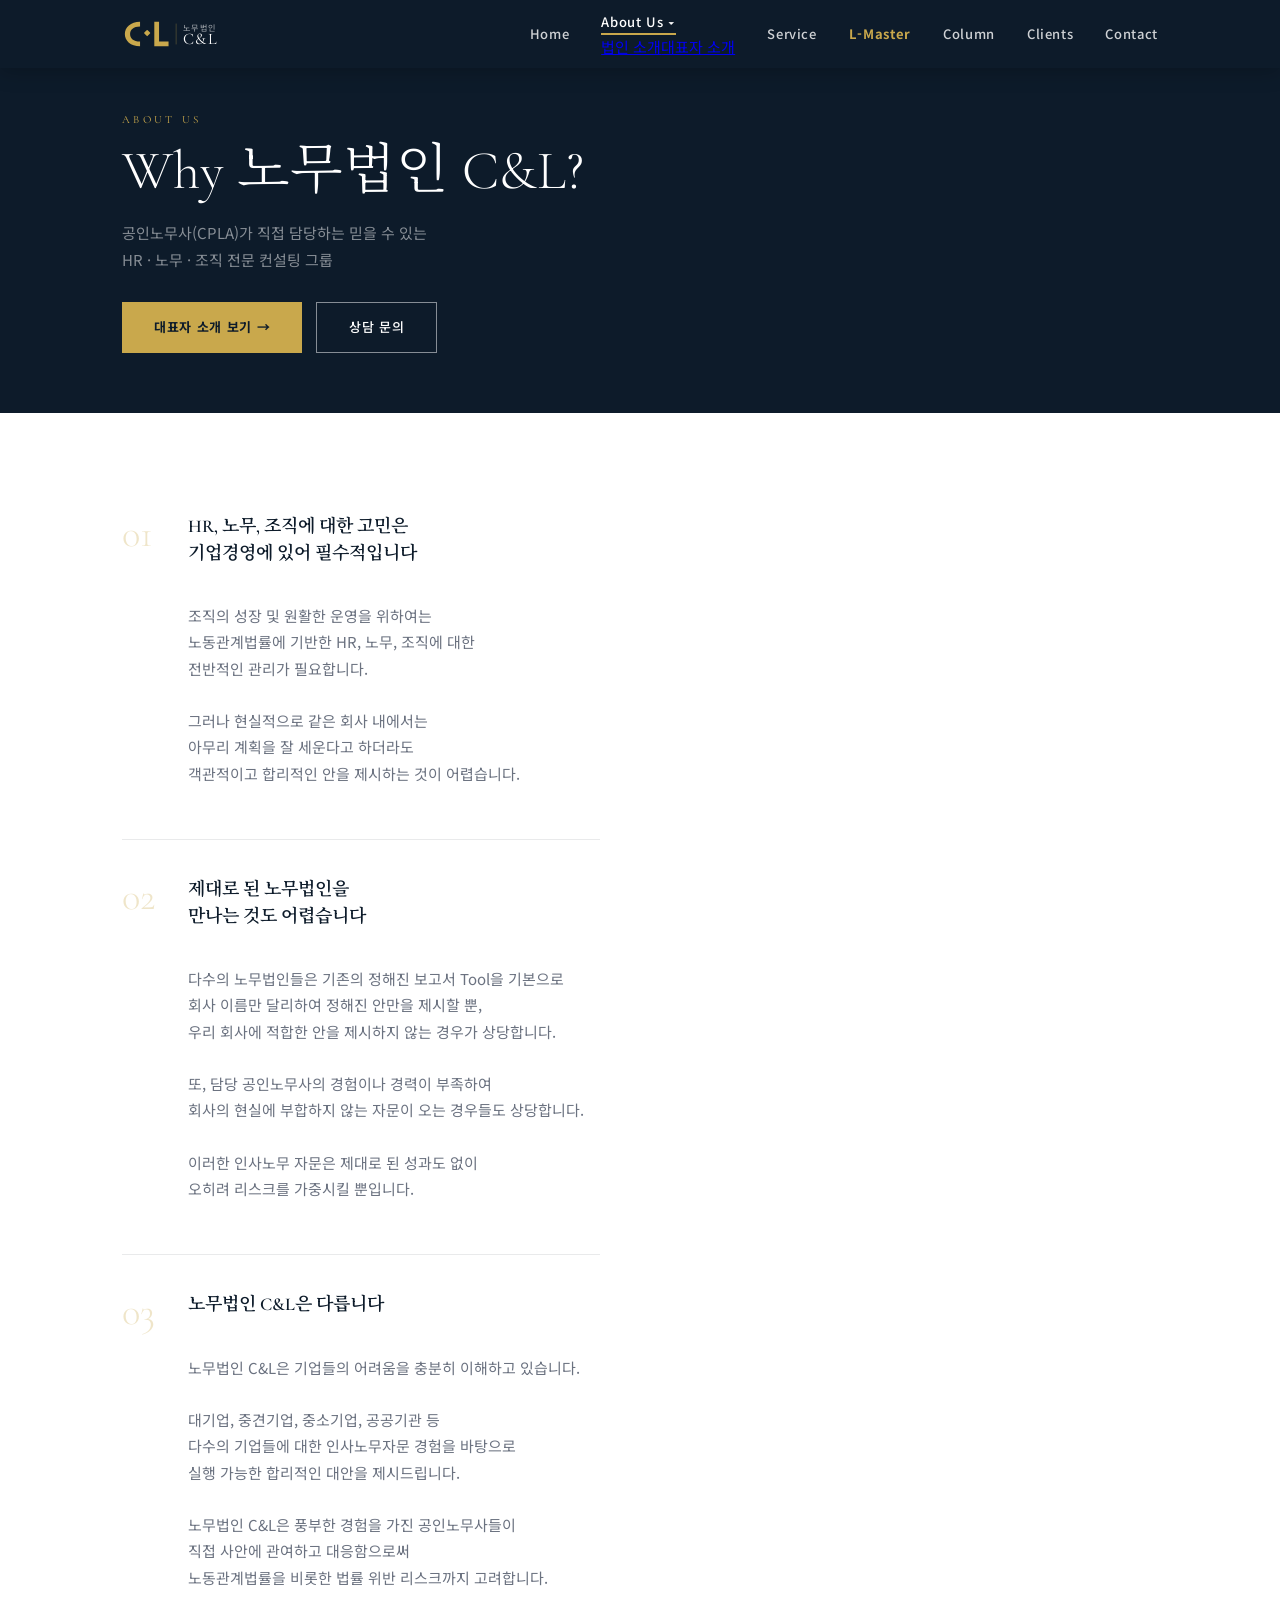
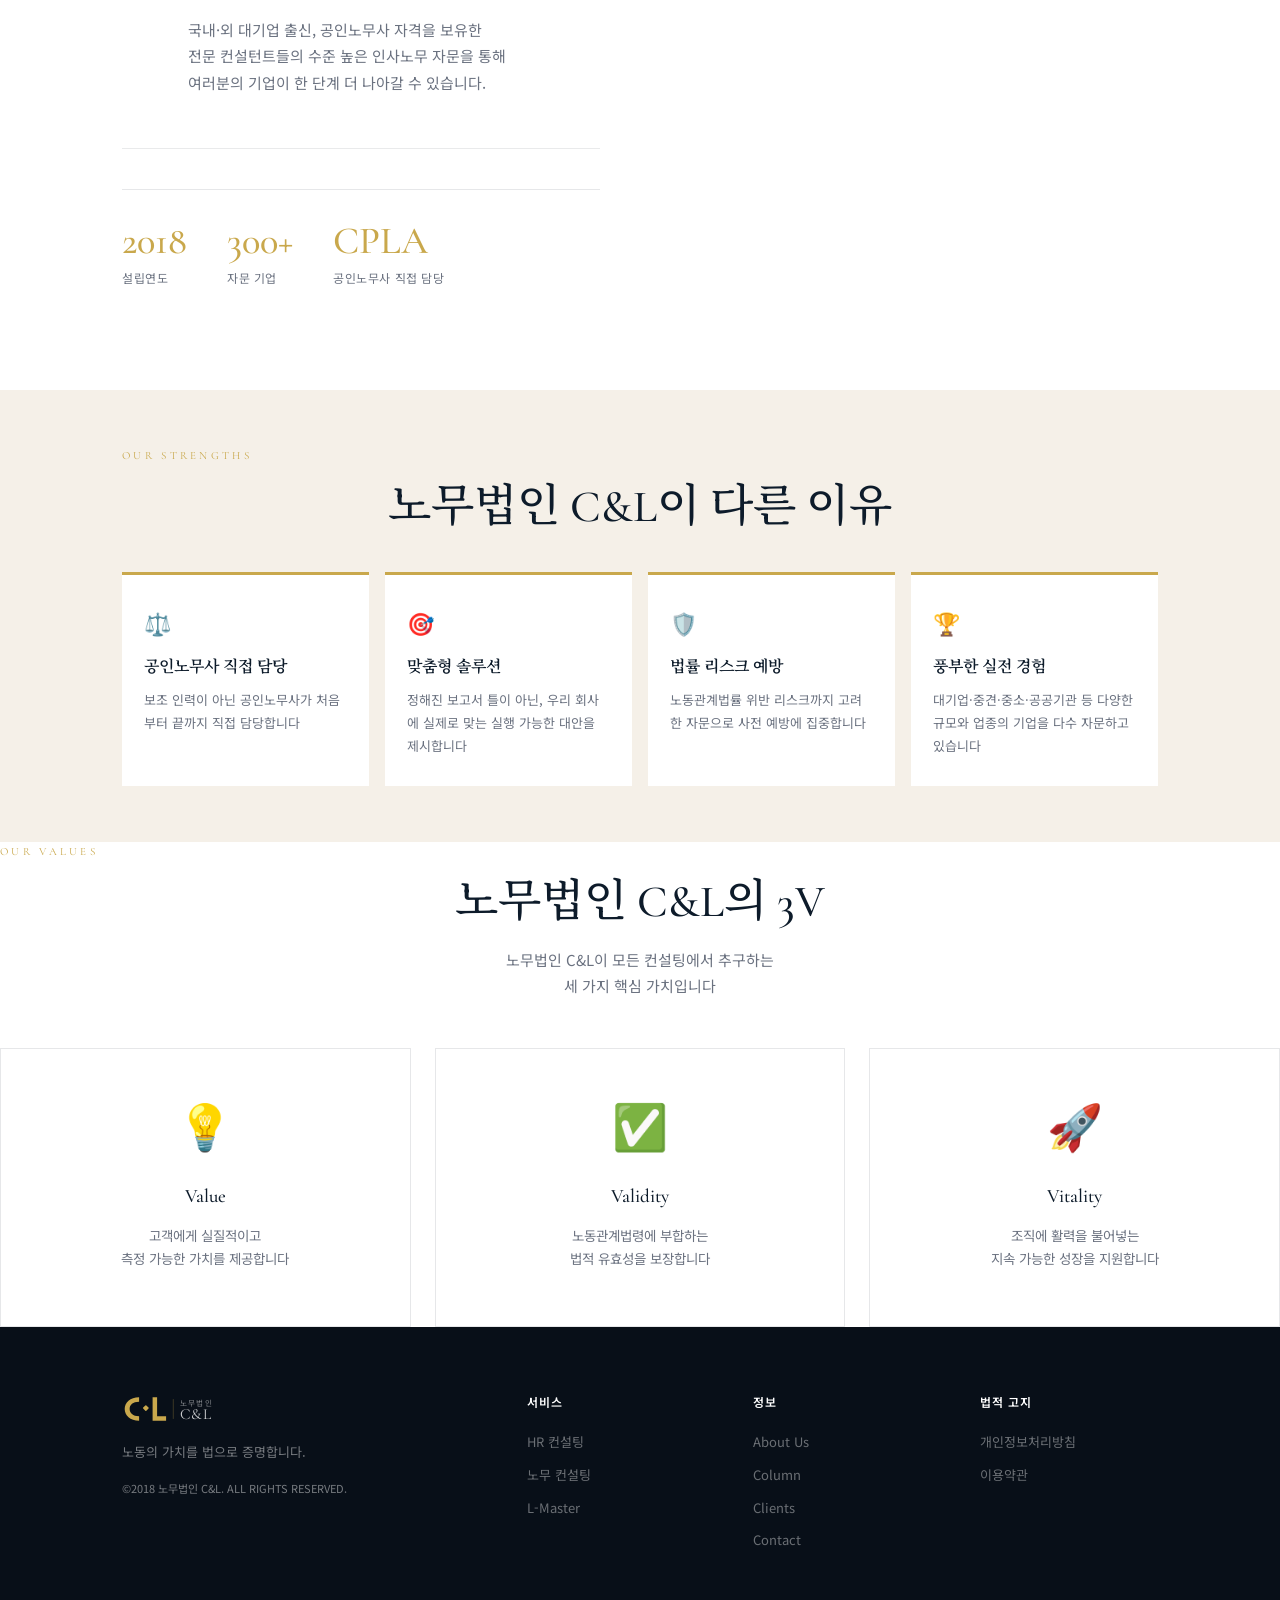
==== commit eab66394: "Add files via upload" ====
--- a/about.html
+++ b/about.html
@@ -64,9 +64,11 @@
               HR, 노무, 조직에 대한 고민은<br/>기업경영에 있어 필수적입니다
             </h4>
             <p class="about-desc">
+              <br/>
               조직의 성장 및 원활한 운영을 위하여는<br/>
               노동관계법률에 기반한 HR, 노무, 조직에 대한 <br/>
-	      전반적인 관리가 필요합니다.<br/>
+	      전반적인 관리가 필요합니다.<br/><br/>
+
               그러나 현실적으로 같은 회사 내에서는<br/>
               아무리 계획을 잘 세운다고 하더라도<br/>
               객관적이고 합리적인 안을 제시하는 것이 어렵습니다.
@@ -81,11 +83,14 @@
               제대로 된 노무법인을<br/>만나는 것도 어렵습니다
             </h4>
             <p class="about-desc">
+              <br/>
               다수의 노무법인들은 기존의 정해진 보고서 Tool을 기본으로<br/>
               회사 이름만 달리하여 정해진 안만을 제시할 뿐,<br/>
-              우리 회사에 적합한 안을 제시하지 않는 경우가 상당합니다.<br/>
+              우리 회사에 적합한 안을 제시하지 않는 경우가 상당합니다.<br/><br/>
+
               또, 담당 공인노무사의 경험이나 경력이 부족하여<br/>
-              회사의 현실에 부합하지 않는 자문이 오는 경우들도 상당합니다.<br/>
+              회사의 현실에 부합하지 않는 자문이 오는 경우들도 상당합니다.<br/><br/>
+
               이러한 인사노무 자문은 제대로 된 성과도 없이 <br/>
               오히려 리스크를 가중시킬 뿐입니다.
             </p>
@@ -97,13 +102,17 @@
           <div>
             <h4 class="about-why-title">노무법인 C&amp;L은 다릅니다</h4>
             <p class="about-desc">
-              노무법인 C&amp;L은 기업들의 어려움을 충분히 이해하고 있습니다.<br/>
+              <br/>
+              노무법인 C&amp;L은 기업들의 어려움을 충분히 이해하고 있습니다.<br/><br/>
+
               대기업, 중견기업, 중소기업, 공공기관 등<br/>
               다수의 기업들에 대한 인사노무자문 경험을 바탕으로<br/>
               실행 가능한 합리적인 대안을 제시드립니다.<br/><br/>
+
               노무법인 C&amp;L은 풍부한 경험을 가진 공인노무사들이 <br/>
-              직접 대응함으로써<br/>
-              노동관계법률을 비롯한 법률 위반 리스크까지 고려합니다.<br/>
+              직접 사안에 관여하고 대응함으로써<br/>
+              노동관계법률을 비롯한 법률 위반 리스크까지 고려합니다.<br/><br/>
+
               국내·외 대기업 출신, 공인노무사 자격을 보유한<br/>
               전문 컨설턴트들의 수준 높은 인사노무 자문을 통해<br/>
               여러분의 기업이 한 단계 더 나아갈 수 있습니다.
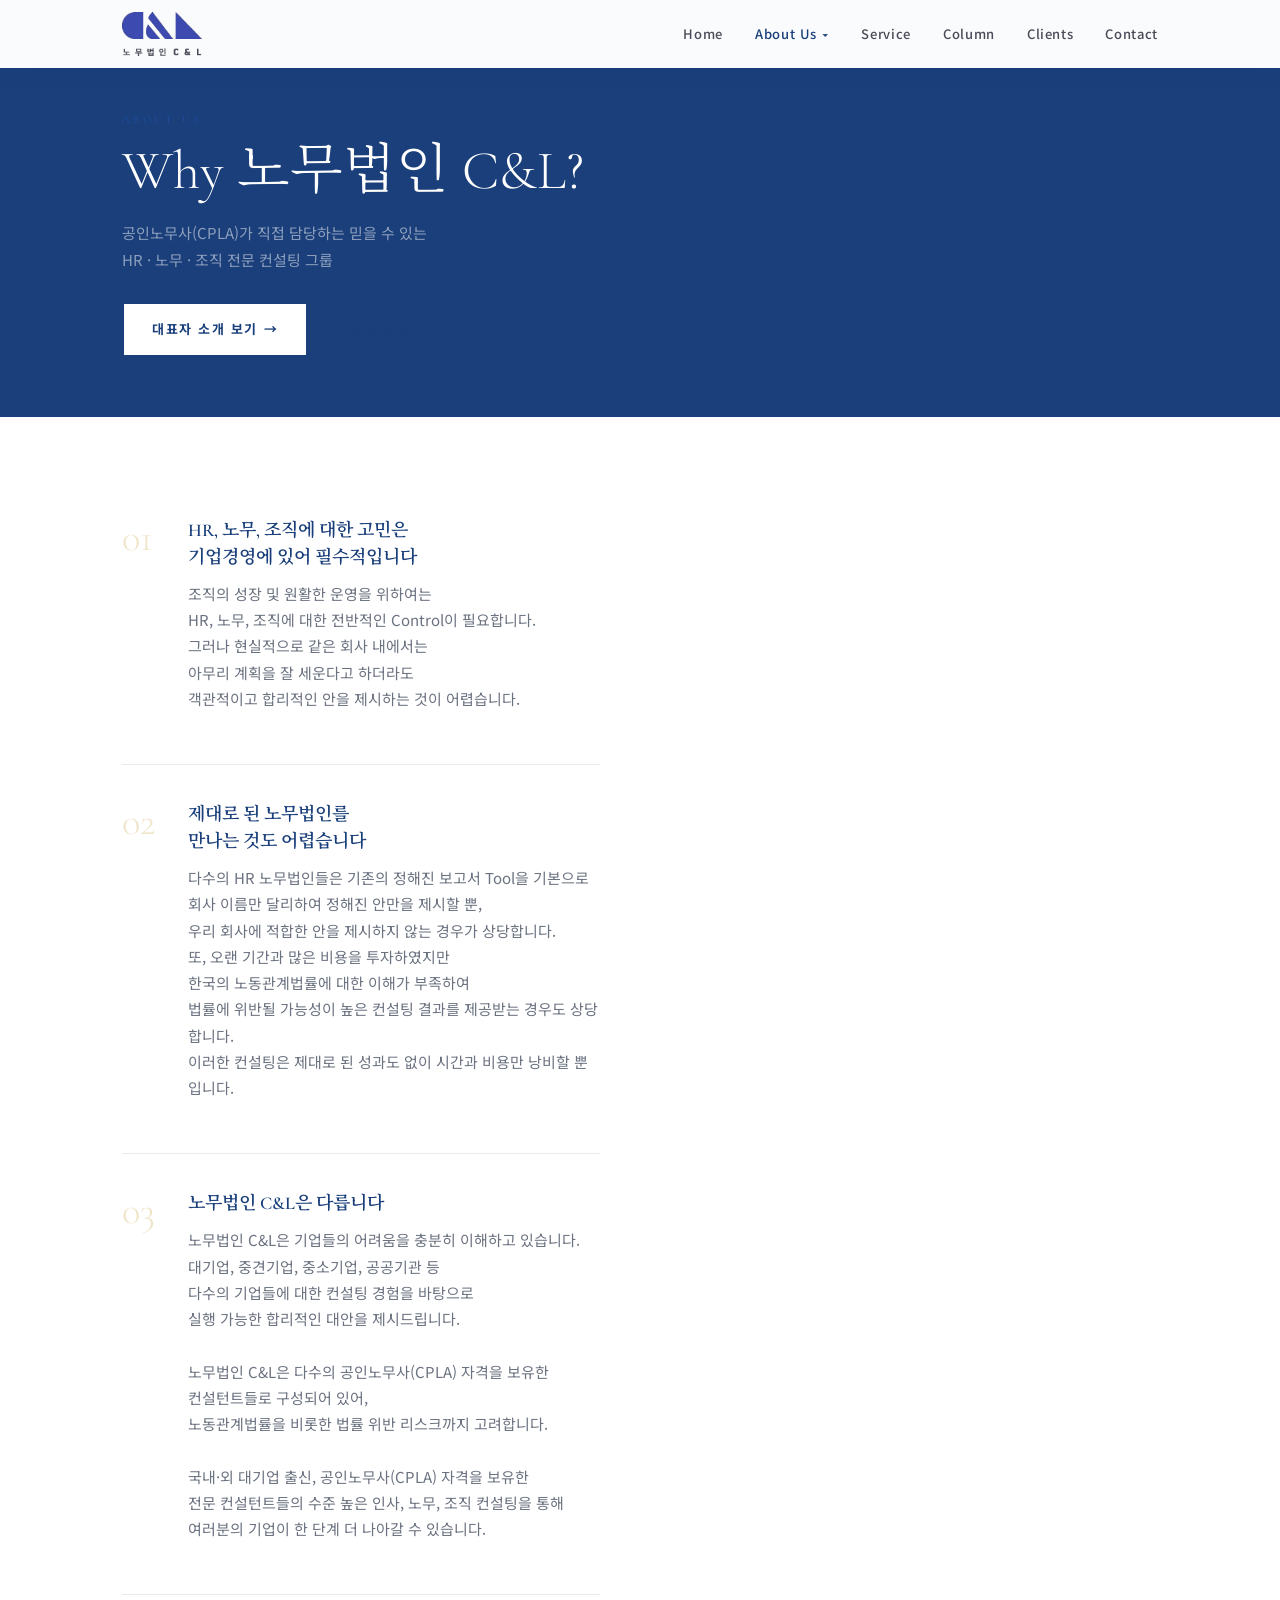
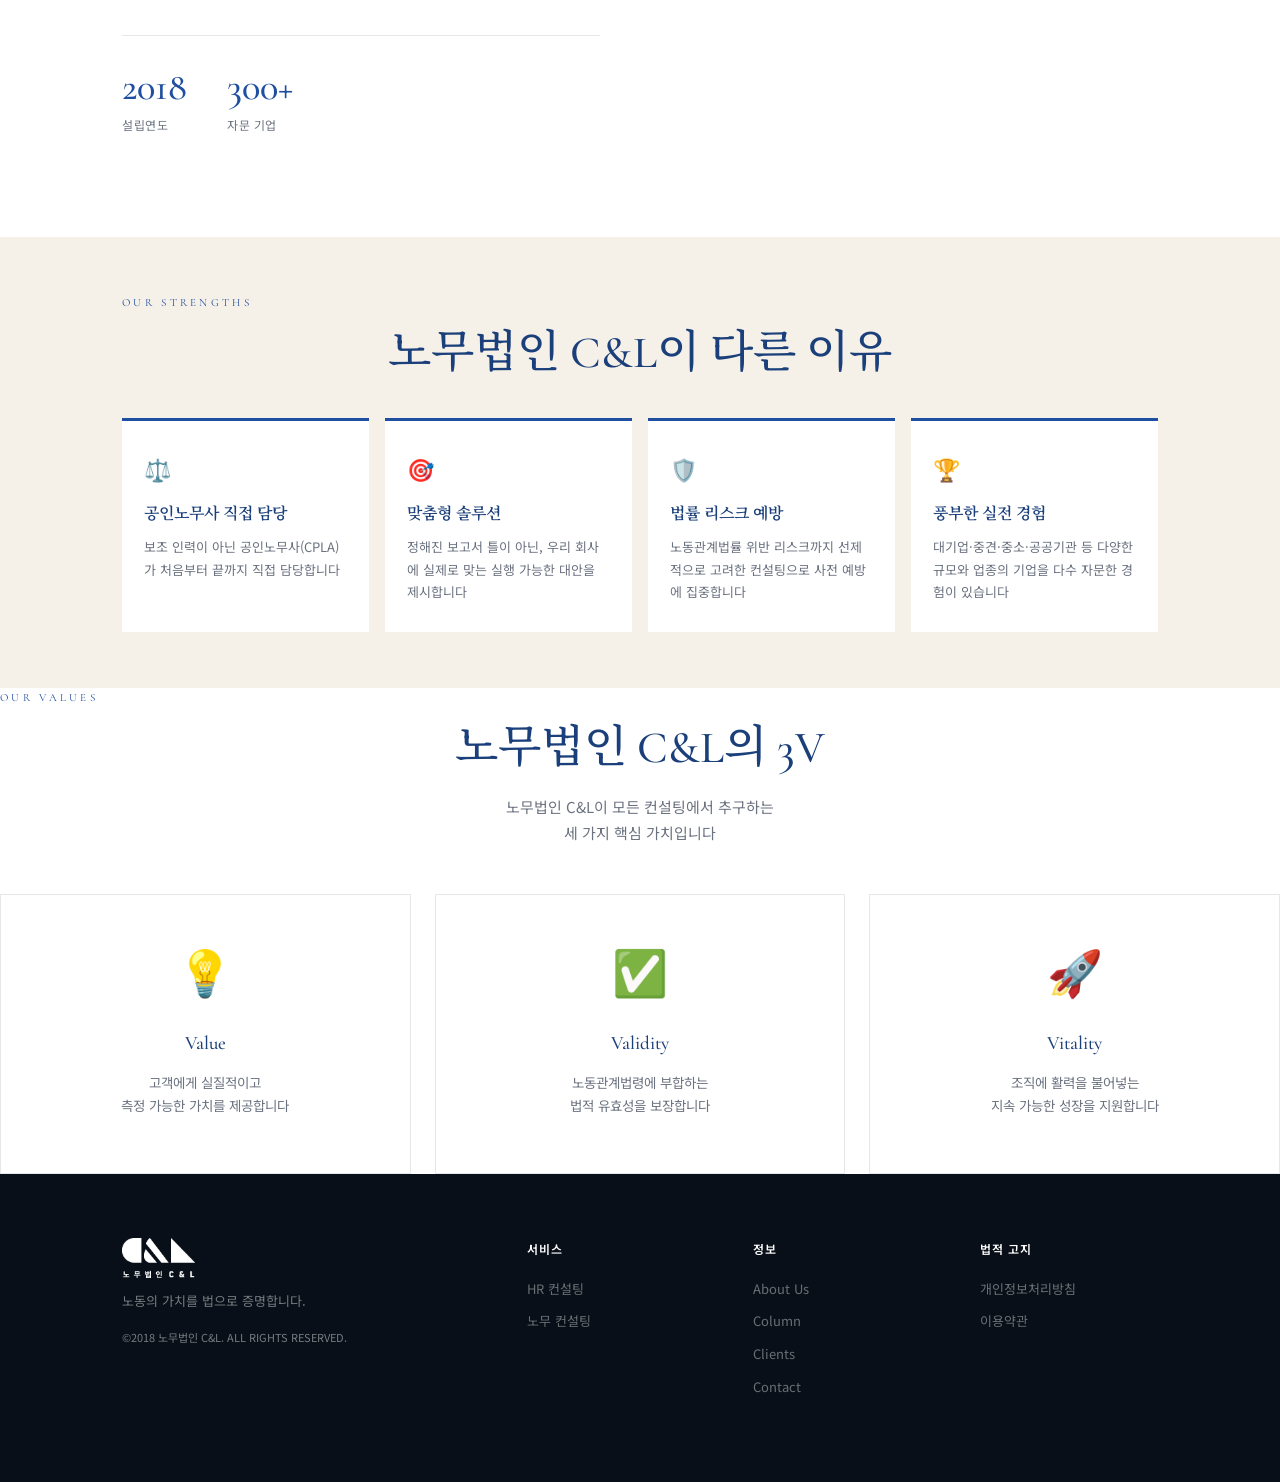
==== commit 64d7b414: "Add files via upload" ====
--- a/about.html
+++ b/about.html
@@ -11,20 +11,12 @@
 <header class="nav-header scrolled" id="navbar">
   <div class="nav-inner">
     <a href="index.html" class="logo">
-      <svg class="logo-svg" viewBox="0 0 148 40" fill="none">
-        <path d="M19 7 C9 7 3 13 3 20 C3 27 9 33 19 33 L19 28 C12 28 8.5 24.5 8.5 20 C8.5 15.5 12 12 19 12 Z" fill="#c9a84c"/>
-        <rect x="24" y="16.5" width="5" height="5" rx="0.8" fill="#c9a84c" transform="rotate(45 26.5 19)"/>
-        <path d="M34 7 L34 33 L49 33 L49 28 L39 28 L39 7 Z" fill="#c9a84c"/>
-        <line x1="57" y1="9" x2="57" y2="31" stroke="rgba(201,168,76,0.3)" stroke-width="1"/>
-        <text x="64" y="17" font-family="'Noto Sans KR',sans-serif" font-size="8.5" fill="rgba(255,255,255,0.65)" letter-spacing="1.5">노무법인</text>
-        <text x="64" y="31" font-family="'Cormorant Garamond',serif" font-size="17" fill="#fff" letter-spacing="1.5">C&amp;L</text>
-      </svg>
+      <img src="logo_transparent.png" alt="노무법인 C&amp;L" style="height:44px;width:auto;display:block"/>
     </a>
     <nav class="nav-links">
       <a href="index.html" class="nav-link">Home</a>
       <div class="nav-dropdown"><a class="nav-link active" style="cursor:default">About Us ▾</a><div class="dropdown-menu"><div class="dropdown-menu-inner"><a href="about.html">법인 소개</a><a href="director.html">대표자 소개</a></div></div></div>
       <a href="service.html" class="nav-link">Service</a>
-      <a href="lmaster.html" class="nav-link lmaster-link">L-Master</a>
       <a href="column.html" class="nav-link">Column</a>
       <a href="clients.html" class="nav-link">Clients</a>
       <a href="contact.html" class="nav-link">Contact</a>
@@ -33,8 +25,8 @@
   </div>
   <div class="mobile-menu" id="mobileMenu">
     <a href="index.html" class="mob-link">Home</a><a href="about.html" class="mob-link">About Us — 법인 소개</a><a href="director.html" class="mob-link">About Us — 대표자 소개</a>
-    <a href="service.html" class="mob-link">Service</a><a href="lmaster.html" class="mob-link">L-Master</a>
-    <a href="column.html" class="mob-link">Column</a><a href="clients.html" class="mob-link">Clients</a>
+    <a href="service.html" class="mob-link">Service</a>
+      <a href="column.html" class="mob-link">Column</a><a href="clients.html" class="mob-link">Clients</a>
     <a href="contact.html" class="mob-link">Contact</a>
   </div>
 </header>
@@ -45,8 +37,8 @@
     <h1>Why 노무법인 C&amp;L?</h1>
     <p>공인노무사(CPLA)가 직접 담당하는 믿을 수 있는<br/>HR · 노무 · 조직 전문 컨설팅 그룹</p>
     <div style="margin-top:28px;display:flex;gap:14px;flex-wrap:wrap">
-      <a href="director.html" class="btn-primary">대표자 소개 보기 →</a>
-      <a href="contact.html" class="btn-outline">상담 문의</a>
+      <a href="director.html" style="display:inline-block;background:#fff;color:#1a3f7a;border:2px solid #1a3f7a;font-family:var(--ff-sans);font-size:13px;font-weight:700;letter-spacing:.12em;text-transform:uppercase;padding:14px 28px;text-decoration:none;transition:all .2s">대표자 소개 보기 →</a>
+      <a href="contact.html" style="display:inline-block;background:transparent;color:#1a3f7a;border:2px solid #1a3f7a;font-family:var(--ff-sans);font-size:13px;font-weight:700;letter-spacing:.12em;text-transform:uppercase;padding:14px 28px;text-decoration:none;transition:all .2s">상담 문의</a>
     </div>
   </div>
 </div>
@@ -64,11 +56,8 @@
               HR, 노무, 조직에 대한 고민은<br/>기업경영에 있어 필수적입니다
             </h4>
             <p class="about-desc">
-              <br/>
               조직의 성장 및 원활한 운영을 위하여는<br/>
-              노동관계법률에 기반한 HR, 노무, 조직에 대한 <br/>
-	      전반적인 관리가 필요합니다.<br/><br/>
-
+              HR, 노무, 조직에 대한 전반적인 Control이 필요합니다.<br/>
               그러나 현실적으로 같은 회사 내에서는<br/>
               아무리 계획을 잘 세운다고 하더라도<br/>
               객관적이고 합리적인 안을 제시하는 것이 어렵습니다.
@@ -80,19 +69,16 @@
           <div class="about-why-num">02</div>
           <div>
             <h4 class="about-why-title">
-              제대로 된 노무법인을<br/>만나는 것도 어렵습니다
+              제대로 된 노무법인를<br/>만나는 것도 어렵습니다
             </h4>
             <p class="about-desc">
-              <br/>
-              다수의 노무법인들은 기존의 정해진 보고서 Tool을 기본으로<br/>
+              다수의 HR 노무법인들은 기존의 정해진 보고서 Tool을 기본으로<br/>
               회사 이름만 달리하여 정해진 안만을 제시할 뿐,<br/>
-              우리 회사에 적합한 안을 제시하지 않는 경우가 상당합니다.<br/><br/>
-
-              또, 담당 공인노무사의 경험이나 경력이 부족하여<br/>
-              회사의 현실에 부합하지 않는 자문이 오는 경우들도 상당합니다.<br/><br/>
-
-              이러한 인사노무 자문은 제대로 된 성과도 없이 <br/>
-              오히려 리스크를 가중시킬 뿐입니다.
+              우리 회사에 적합한 안을 제시하지 않는 경우가 상당합니다.<br/>
+              또, 오랜 기간과 많은 비용을 투자하였지만<br/>
+              한국의 노동관계법률에 대한 이해가 부족하여<br/>
+              법률에 위반될 가능성이 높은 컨설팅 결과를 제공받는 경우도 상당합니다.<br/>
+              이러한 컨설팅은 제대로 된 성과도 없이 시간과 비용만 낭비할 뿐입니다.
             </p>
           </div>
         </div>
@@ -102,19 +88,15 @@
           <div>
             <h4 class="about-why-title">노무법인 C&amp;L은 다릅니다</h4>
             <p class="about-desc">
-              <br/>
-              노무법인 C&amp;L은 기업들의 어려움을 충분히 이해하고 있습니다.<br/><br/>
-
+              노무법인 C&amp;L은 기업들의 어려움을 충분히 이해하고 있습니다.<br/>
               대기업, 중견기업, 중소기업, 공공기관 등<br/>
-              다수의 기업들에 대한 인사노무자문 경험을 바탕으로<br/>
+              다수의 기업들에 대한 컨설팅 경험을 바탕으로<br/>
               실행 가능한 합리적인 대안을 제시드립니다.<br/><br/>
-
-              노무법인 C&amp;L은 풍부한 경험을 가진 공인노무사들이 <br/>
-              직접 사안에 관여하고 대응함으로써<br/>
+              노무법인 C&amp;L은 다수의 공인노무사(CPLA) 자격을 보유한<br/>
+              컨설턴트들로 구성되어 있어,<br/>
               노동관계법률을 비롯한 법률 위반 리스크까지 고려합니다.<br/><br/>
-
-              국내·외 대기업 출신, 공인노무사 자격을 보유한<br/>
-              전문 컨설턴트들의 수준 높은 인사노무 자문을 통해<br/>
+              국내·외 대기업 출신, 공인노무사(CPLA) 자격을 보유한<br/>
+              전문 컨설턴트들의 수준 높은 인사, 노무, 조직 컨설팅을 통해<br/>
               여러분의 기업이 한 단계 더 나아갈 수 있습니다.
             </p>
           </div>
@@ -123,8 +105,7 @@
         <div class="about-stats" style="margin-top:40px">
           <div class="stat"><span class="stat-num">2018</span><span class="stat-label">설립연도</span></div>
           <div class="stat"><span class="stat-num">300+</span><span class="stat-label">자문 기업</span></div>
-          <div class="stat"><span class="stat-num">CPLA</span><span class="stat-label">공인노무사 직접 담당</span></div>
-        </div>
+          </div>
       </div><!-- end about-text -->
 
     </div><!-- end about-grid -->
@@ -140,7 +121,7 @@
       <div style="background:#fff;padding:28px 22px;border-top:3px solid var(--gold)">
         <div style="font-size:22px;margin-bottom:12px">⚖️</div>
         <h4 style="font-family:var(--ff-serif);font-size:16px;font-weight:600;color:var(--navy);margin-bottom:8px">공인노무사 직접 담당</h4>
-        <p style="font-size:13px;color:#6b7280;line-height:1.75">보조 인력이 아닌 공인노무사가 처음부터 끝까지 직접 담당합니다</p>
+        <p style="font-size:13px;color:#6b7280;line-height:1.75">보조 인력이 아닌 공인노무사(CPLA)가 처음부터 끝까지 직접 담당합니다</p>
       </div>
       <div style="background:#fff;padding:28px 22px;border-top:3px solid var(--gold)">
         <div style="font-size:22px;margin-bottom:12px">🎯</div>
@@ -150,12 +131,12 @@
       <div style="background:#fff;padding:28px 22px;border-top:3px solid var(--gold)">
         <div style="font-size:22px;margin-bottom:12px">🛡️</div>
         <h4 style="font-family:var(--ff-serif);font-size:16px;font-weight:600;color:var(--navy);margin-bottom:8px">법률 리스크 예방</h4>
-        <p style="font-size:13px;color:#6b7280;line-height:1.75">노동관계법률 위반 리스크까지 고려한 자문으로 사전 예방에 집중합니다</p>
+        <p style="font-size:13px;color:#6b7280;line-height:1.75">노동관계법률 위반 리스크까지 선제적으로 고려한 컨설팅으로 사전 예방에 집중합니다</p>
       </div>
       <div style="background:#fff;padding:28px 22px;border-top:3px solid var(--gold)">
         <div style="font-size:22px;margin-bottom:12px">🏆</div>
         <h4 style="font-family:var(--ff-serif);font-size:16px;font-weight:600;color:var(--navy);margin-bottom:8px">풍부한 실전 경험</h4>
-        <p style="font-size:13px;color:#6b7280;line-height:1.75">대기업·중견·중소·공공기관 등 다양한 규모와 업종의 기업을 다수 자문하고 있습니다</p>
+        <p style="font-size:13px;color:#6b7280;line-height:1.75">대기업·중견·중소·공공기관 등 다양한 규모와 업종의 기업을 다수 자문한 경험이 있습니다</p>
       </div>
     </div>
   </div>
@@ -189,18 +170,12 @@
   <div class="container">
     <div class="footer-grid">
       <div class="footer-brand">
-        <svg class="footer-logo-svg" viewBox="0 0 148 40" fill="none">
-          <path d="M19 7 C9 7 3 13 3 20 C3 27 9 33 19 33 L19 28 C12 28 8.5 24.5 8.5 20 C8.5 15.5 12 12 19 12 Z" fill="#c9a84c"/>
-          <rect x="24" y="16.5" width="5" height="5" rx="0.8" fill="#c9a84c" transform="rotate(45 26.5 19)"/>
-          <path d="M34 7 L34 33 L49 33 L49 28 L39 28 L39 7 Z" fill="#c9a84c"/>
-          <line x1="57" y1="9" x2="57" y2="31" stroke="rgba(201,168,76,0.3)" stroke-width="1"/>
-          <text x="64" y="17" font-family="'Noto Sans KR',sans-serif" font-size="8.5" fill="rgba(255,255,255,0.5)" letter-spacing="1.5">노무법인</text>
-          <text x="64" y="31" font-family="'Cormorant Garamond',serif" font-size="17" fill="rgba(255,255,255,0.8)" letter-spacing="1.5">C&amp;L</text>
-        </svg>
+        <img src="logo_white.png" alt="노무법인 C&amp;L" class="footer-logo-img" style="height:40px;width:auto;display:block;margin-bottom:12px"/>
         <p>노동의 가치를 법으로 증명합니다.</p>
         <p class="footer-copy">©2018 노무법인 C&amp;L. ALL RIGHTS RESERVED.</p>
       </div>
-      <div class="footer-links"><h4>서비스</h4><a href="service.html">HR 컨설팅</a><a href="service.html">노무 컨설팅</a><a href="lmaster.html">L-Master</a></div>
+      <div class="footer-links"><h4>서비스</h4><a href="service.html">HR 컨설팅</a><a href="service.html">노무 컨설팅</a>
+      </div>
       <div class="footer-links"><h4>정보</h4><a href="about.html">About Us</a><a href="column.html">Column</a><a href="clients.html">Clients</a><a href="contact.html">Contact</a></div>
       <div class="footer-links"><h4>법적 고지</h4><a href="#">개인정보처리방침</a><a href="#">이용약관</a></div>
     </div>
--- a/style.css
+++ b/style.css
@@ -2,10 +2,10 @@
 *, *::before, *::after { box-sizing: border-box; margin: 0; padding: 0; }
 
 :root {
-  --navy:    #0d1b2a;
-  --navy2:   #1b2e45;
-  --gold:    #c9a84c;
-  --gold2:   #e8c96a;
+  --navy:    #1a3f7a;
+  --navy2:   #1e4fa0;
+  --gold:    #1e4fa0;
+  --gold2:   #2d65c2;
   --cream:   #f5f0e8;
   --light:   #fafaf7;
   --gray:    #6b7280;
@@ -122,11 +122,14 @@
   top: 0; left: 0; right: 0;
   z-index: 999;
   transition: background 0.35s, box-shadow 0.35s;
+  background: rgba(255,255,255,0.95);
+  backdrop-filter: blur(8px);
+  box-shadow: 0 1px 0 rgba(26,63,122,0.08);
 }
 
 .nav-header.scrolled {
-  background: var(--navy);
-  box-shadow: 0 2px 20px rgba(0,0,0,0.25);
+  background: rgba(255,255,255,0.98);
+  box-shadow: 0 2px 20px rgba(26,63,122,0.1);
 }
 
 .nav-inner {
@@ -155,41 +158,7 @@
   display: block;
 }
 
-/* ── L-MASTER BANNER (service section 하단) ── */
-.lmaster-banner {
-  margin-top: 56px;
-  background: var(--navy);
-  display: flex;
-  align-items: center;
-  justify-content: space-between;
-  gap: 32px;
-  padding: 40px 48px;
-  flex-wrap: wrap;
-}
-.lmaster-banner-label {
-  display: inline-block;
-  background: var(--gold);
-  color: var(--navy);
-  font-size: 10px;
-  font-weight: 700;
-  letter-spacing: 0.18em;
-  padding: 3px 10px;
-  margin-bottom: 10px;
-}
-.lmaster-banner-text strong {
-  display: block;
-  font-family: var(--ff-serif);
-  font-size: 22px;
-  font-weight: 500;
-  color: var(--white);
-  margin-bottom: 8px;
-  line-height: 1.3;
-}
-.lmaster-banner-text p {
-  color: rgba(255,255,255,0.55);
-  font-size: 14px;
-  line-height: 1.8;
-}
+/* ── L-MASTER BANNER removed ── */
 
 .nav-links {
   display: flex;
@@ -201,7 +170,7 @@
   font-size: 13px;
   font-weight: 500;
   letter-spacing: 0.05em;
-  color: rgba(255,255,255,0.8);
+  color: #4b4a58;
   text-decoration: none;
   transition: color 0.2s;
   position: relative;
@@ -218,13 +187,8 @@
   transform-origin: left;
 }
 
-.nav-link:hover, .nav-link.active { color: var(--white); }
+.nav-link:hover, .nav-link.active { color: var(--navy); }
 .nav-link:hover::after, .nav-link.active::after { transform: scaleX(1); }
-
-.lmaster-link {
-  color: var(--gold) !important;
-  font-weight: 700;
-}
 
 .hamburger {
   display: none;
@@ -239,25 +203,26 @@
   display: block;
   width: 24px;
   height: 2px;
-  background: var(--white);
+  background: #1a3f7a;
   transition: transform 0.3s, opacity 0.3s;
 }
 
 .mobile-menu {
   display: none;
   flex-direction: column;
-  background: var(--navy);
+  background: #ffffff;
   padding: 16px 32px 24px;
-  border-top: 1px solid rgba(255,255,255,0.1);
+  border-top: 1px solid rgba(26,63,122,0.1);
+  box-shadow: 0 8px 20px rgba(26,63,122,0.08);
 }
 .mobile-menu.open { display: flex; }
 .mob-link {
-  color: rgba(255,255,255,0.8);
+  color: #4b4a58;
   text-decoration: none;
   padding: 10px 0;
   font-size: 14px;
   font-weight: 500;
-  border-bottom: 1px solid rgba(255,255,255,0.07);
+  border-bottom: 1px solid rgba(26,63,122,0.07);
 }
 
 /* ── HERO ── */
@@ -267,16 +232,16 @@
   display: flex;
   align-items: center;
   overflow: hidden;
+  background: #ffffff;
 }
 
 .hero-bg {
   position: absolute;
   inset: 0;
-  background:
-    linear-gradient(135deg, #0d1b2a 0%, #1b2e45 60%, #0d2035 100%);
-}
-
-/* decorative geometric lines */
+  background: #ffffff;
+}
+
+/* decorative geometric lines - 파란 계열로 변경 */
 .hero-bg::before {
   content: '';
   position: absolute;
@@ -284,7 +249,7 @@
   right: 5%;
   width: 420px;
   height: 420px;
-  border: 1px solid rgba(201,168,76,0.15);
+  border: 1px solid rgba(61,74,176,0.1);
   transform: rotate(15deg);
 }
 .hero-bg::after {
@@ -294,14 +259,14 @@
   right: 8%;
   width: 320px;
   height: 320px;
-  border: 1px solid rgba(201,168,76,0.08);
+  border: 1px solid rgba(61,74,176,0.06);
   transform: rotate(30deg);
 }
 
 .hero-overlay {
   position: absolute;
   inset: 0;
-  background: radial-gradient(ellipse at 70% 50%, rgba(201,168,76,0.06) 0%, transparent 60%);
+  background: radial-gradient(ellipse at 70% 50%, rgba(61,74,176,0.04) 0%, transparent 60%);
 }
 
 .hero-content {
@@ -317,7 +282,7 @@
   font-size: 15px;
   letter-spacing: 0.22em;
   text-transform: uppercase;
-  color: rgba(255,255,255,0.75);
+  color: #4b4a58;
   margin-bottom: 20px;
   font-weight: 400;
 }
@@ -347,7 +312,7 @@
   font-size: clamp(3rem, 7vw, 5.5rem);
   font-weight: 300;
   line-height: 1.15;
-  color: var(--white);
+  color: var(--navy);
   margin-bottom: 24px;
 }
 .hero-title em {
@@ -356,7 +321,7 @@
 }
 
 .hero-desc {
-  color: rgba(255,255,255,0.65);
+  color: #4b4a58;
   font-size: 15px;
   line-height: 1.9;
   margin-bottom: 40px;
@@ -383,12 +348,12 @@
 .hero-scroll-indicator span {
   font-size: 9px;
   letter-spacing: 0.25em;
-  color: rgba(255,255,255,0.35);
+  color: rgba(26,63,122,0.4);
 }
 .scroll-line {
   width: 1px;
   height: 40px;
-  background: linear-gradient(to bottom, rgba(255,255,255,0.3), transparent);
+  background: linear-gradient(to bottom, rgba(26,63,122,0.3), transparent);
   animation: scrollPulse 2s ease-in-out infinite;
 }
 @keyframes scrollPulse {
@@ -1150,6 +1115,15 @@
   border: 1.5px solid rgba(13,27,42,.15) !important;
   color: var(--navy) !important;
 }
+.contact-page-body .contact-form select {
+  appearance: none !important;
+  -webkit-appearance: none !important;
+  background: #fff url("data:image/svg+xml,%3Csvg xmlns='http://www.w3.org/2000/svg' width='12' height='8' viewBox='0 0 12 8'%3E%3Cpath d='M1 1l5 5 5-5' stroke='%230d1b2a' stroke-width='1.8' fill='none' stroke-linecap='round'/%3E%3C/svg%3E") no-repeat right 14px center !important;
+}
+.contact-page-body .contact-form select option {
+  background: #fff !important;
+  color: var(--navy) !important;
+}
 .contact-page-body .contact-form input::placeholder,
 .contact-page-body .contact-form textarea::placeholder {
   color: #9ca3af !important;
@@ -1163,3 +1137,51 @@
 
 /* index.html 의 contact section — 기존 navy 배경 유지 */
 /* (별도 override 불필요, 원래 .contact-section 스타일 그대로) */
+
+/* ── Nav Dropdown ── */
+.nav-dropdown {
+  position: relative;
+  display: inline-flex;
+  align-items: center;
+}
+.nav-dropdown > .nav-link::after { content: none; }
+.dropdown-menu {
+  visibility: hidden;
+  opacity: 0;
+  pointer-events: none;
+  position: absolute;
+  top: 100%;
+  left: 50%;
+  transform: translateX(-50%);
+  padding-top: 10px; /* 갭 유지 — 마우스가 이탈 안 하게 */
+  z-index: 9999;
+}
+.dropdown-menu-inner {
+  background: #ffffff;
+  border: 1px solid rgba(26,63,122,.15);
+  border-top: 2px solid var(--gold);
+  min-width: 148px;
+  padding: 6px 0;
+  box-shadow: 0 8px 28px rgba(26,63,122,.12);
+}
+.nav-dropdown:hover .dropdown-menu,
+.dropdown-menu:hover {
+  visibility: visible;
+  opacity: 1;
+  pointer-events: auto;
+}
+.dropdown-menu a {
+  display: block;
+  padding: 11px 20px;
+  font-size: 13px;
+  color: #4b4a58;
+  text-decoration: none;
+  white-space: nowrap;
+  font-family: var(--ff-sans);
+  letter-spacing: .02em;
+  transition: color .15s, background .15s;
+}
+.dropdown-menu a:hover {
+  color: var(--navy);
+  background: rgba(26,63,122,.05);
+}
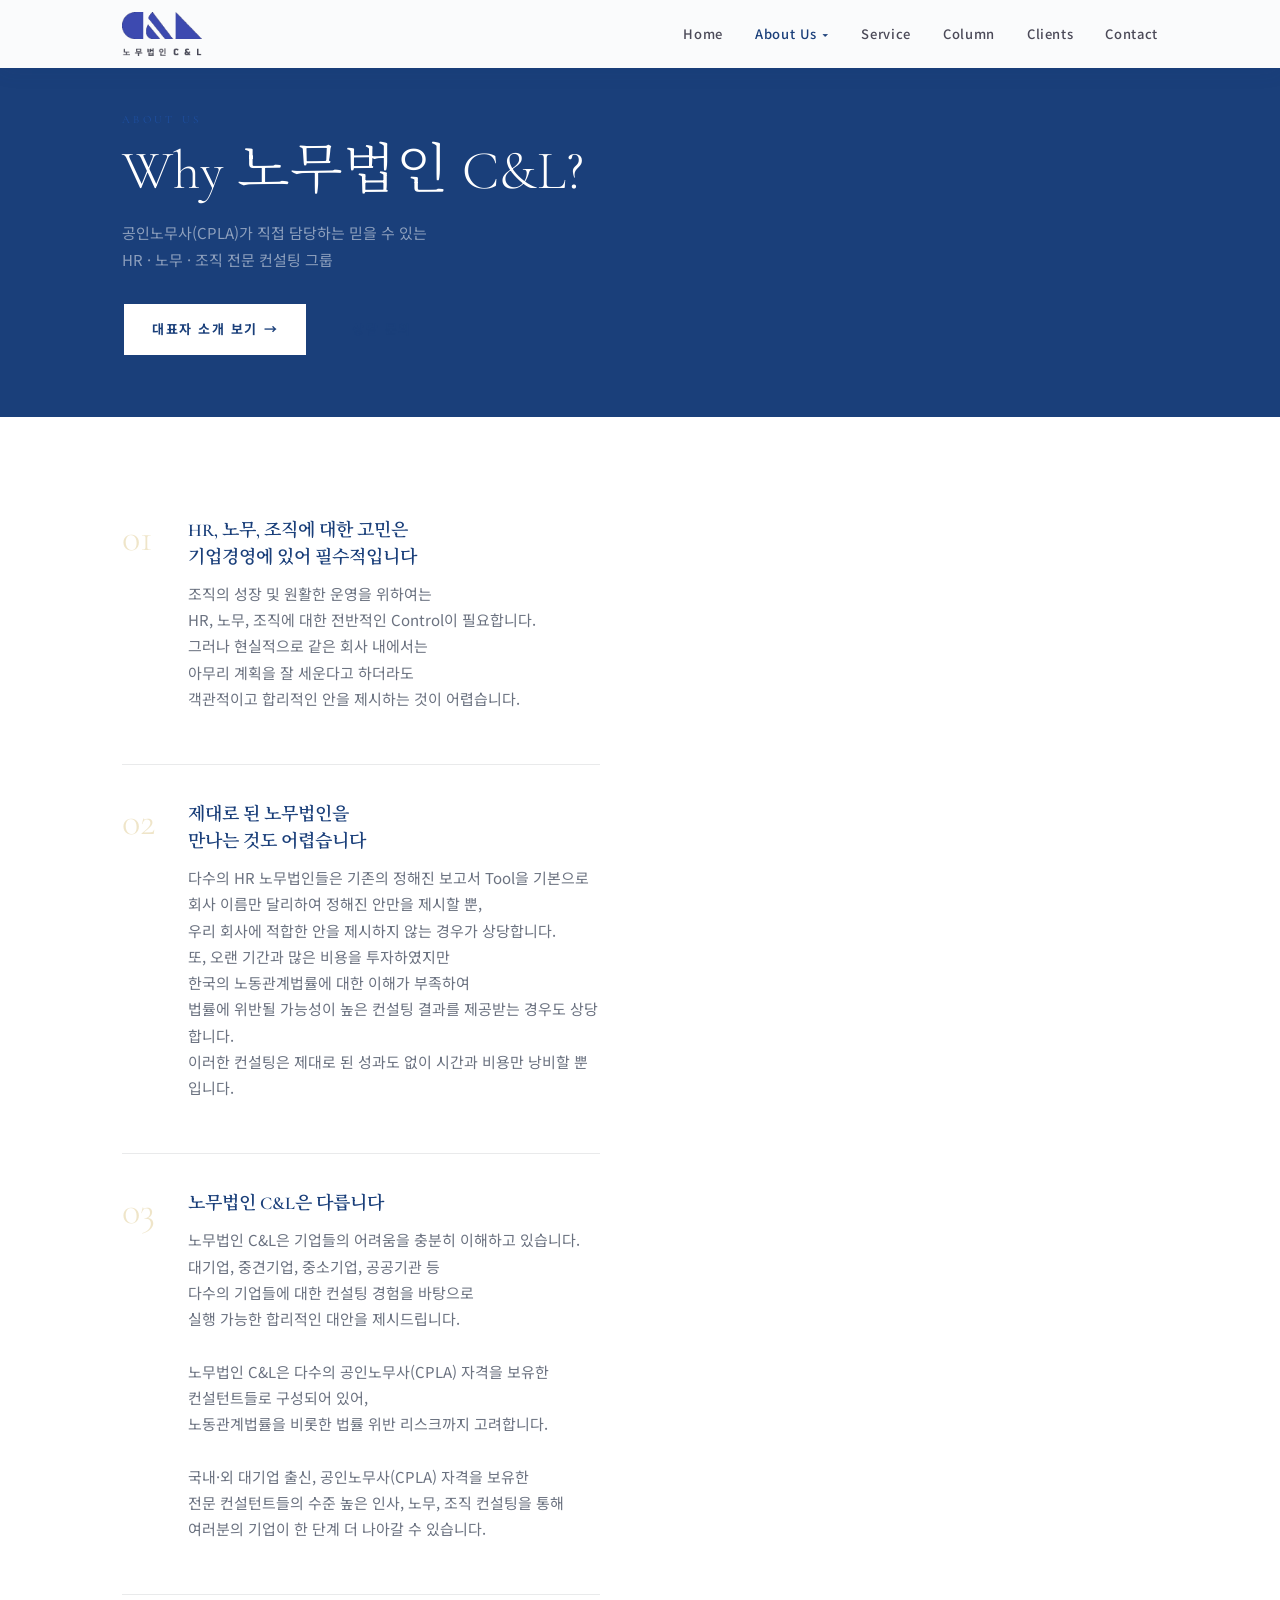
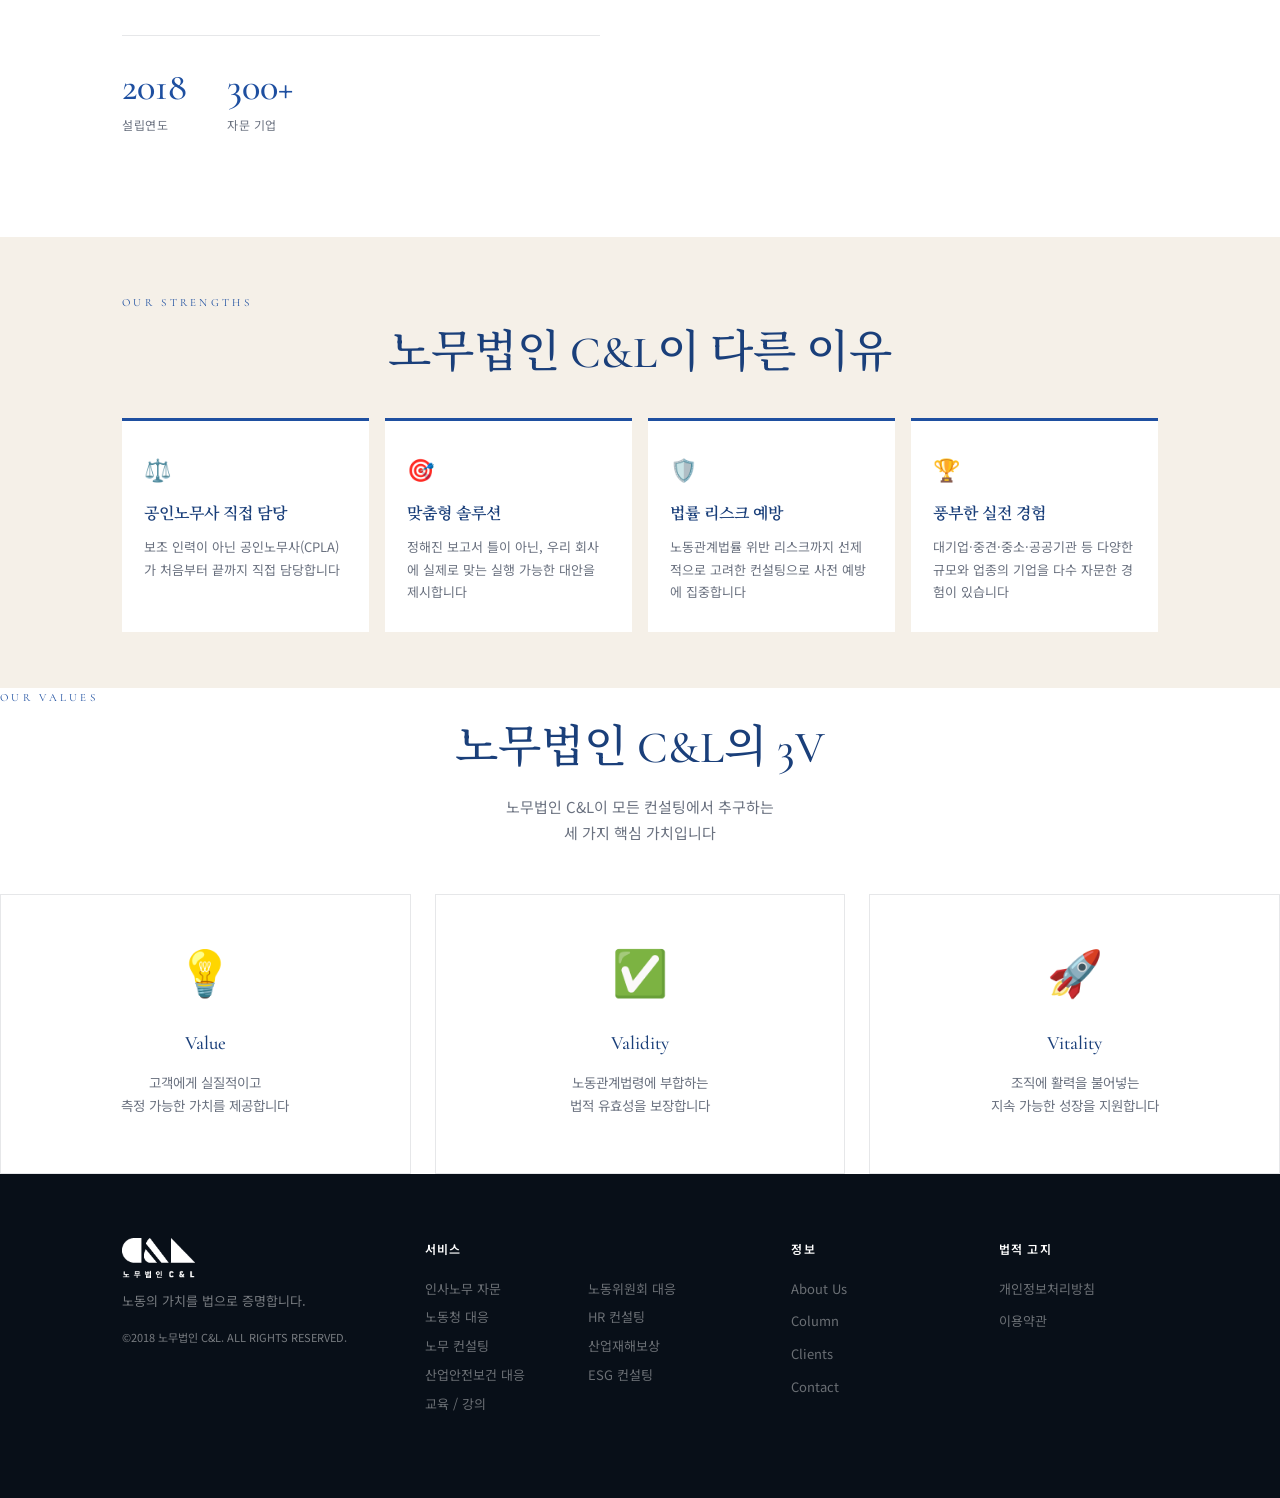
==== commit cc10b105: "Add files via upload" ====
--- a/about.html
+++ b/about.html
@@ -2,7 +2,20 @@
 <html lang="ko">
 <head>
   <meta charset="UTF-8"/><meta name="viewport" content="width=device-width,initial-scale=1.0"/>
-  <title>About Us | 노무법인 C&amp;L</title>
+  <title>법인 소개 | 노무법인 C&L</title>
+  <!-- SEO -->
+  <meta name="description" content="노무법인 C&L의 설립 철학과 전문가 팀을 소개합니다. 공인노무사가 직접 담당하는 신뢰할 수 있는 노무법인입니다."/>
+  <meta name="keywords" content="노무법인, 공인노무사, 부당해고, 노동위원회, 산재, 중대재해처벌법, HR컨설팅, 서울노무사, 송파노무사"/>
+  <meta name="robots" content="index, follow"/>
+  <link rel="canonical" href="https://laborcnl.com/about.html"/>
+  <!-- Open Graph -->
+  <meta property="og:type" content="website"/>
+  <meta property="og:title" content="법인 소개 | 노무법인 C&L"/>
+  <meta property="og:description" content="노무법인 C&L의 설립 철학과 전문가 팀을 소개합니다."/>
+  <meta property="og:url" content="https://laborcnl.com/about.html"/>
+  <meta property="og:image" content="https://laborcnl.com/og-thumbnail.png"/>
+  <meta property="og:locale" content="ko_KR"/>
+  <meta property="og:site_name" content="노무법인 C&L"/>
   <link rel="stylesheet" href="style.css"/>
   <link rel="preconnect" href="https://fonts.googleapis.com">
   <link href="https://fonts.googleapis.com/css2?family=Noto+Serif+KR:wght@300;400;600;700&family=Noto+Sans+KR:wght@300;400;500;700&family=Cormorant+Garamond:ital,wght@0,300;0,500;0,600;1,300;1,500&display=swap" rel="stylesheet">
@@ -69,7 +82,7 @@
           <div class="about-why-num">02</div>
           <div>
             <h4 class="about-why-title">
-              제대로 된 노무법인를<br/>만나는 것도 어렵습니다
+              제대로 된 노무법인을<br/>만나는 것도 어렵습니다
             </h4>
             <p class="about-desc">
               다수의 HR 노무법인들은 기존의 정해진 보고서 Tool을 기본으로<br/>
@@ -166,18 +179,101 @@
   </div>
 </section>
 
+
+
+  <!-- 개인정보처리방침 팝업 -->
+  <div id="privacyModal" style="display:none;position:fixed;top:0;left:0;width:100%;height:100%;background:rgba(0,0,0,0.6);z-index:99999;align-items:flex-start;justify-content:center;padding:40px 20px;overflow-y:auto">
+    <div style="background:#fff;max-width:680px;width:100%;padding:48px 40px;position:relative;margin:auto">
+      <button onclick="document.getElementById('privacyModal').style.display='none'" style="position:absolute;top:16px;right:20px;background:none;border:none;font-size:26px;cursor:pointer;color:#9ca3af;line-height:1">×</button>
+      <div style="font-size:11px;letter-spacing:.2em;color:#1e4fa0;margin-bottom:10px;text-transform:uppercase">Legal Notice</div>
+      <h2 style="font-family:'Cormorant Garamond',serif;font-size:26px;font-weight:500;color:#1a3f7a;margin-bottom:28px;padding-bottom:16px;border-bottom:1px solid rgba(13,27,42,.1)">개인정보처리방침</h2>
+      <div style="font-size:14px;color:#374151;line-height:2">
+        <p style="margin-bottom:20px">노무법인 C&amp;L(이하 "법인")은 이용자의 개인정보를 소중히 여기며, 「개인정보 보호법」 및 관련 법령을 준수합니다.</p>
+        <h4 style="font-size:15px;font-weight:700;color:#1a3f7a;margin:20px 0 8px">1. 수집하는 개인정보 항목</h4>
+        <p style="margin-bottom:16px">성함, 연락처, 이메일 주소, 문의 내용</p>
+        <h4 style="font-size:15px;font-weight:700;color:#1a3f7a;margin:20px 0 8px">2. 개인정보 수집 및 이용 목적</h4>
+        <p style="margin-bottom:16px">상담 문의 접수 및 답변, 서비스 안내</p>
+        <h4 style="font-size:15px;font-weight:700;color:#1a3f7a;margin:20px 0 8px">3. 개인정보 보유 및 이용 기간</h4>
+        <p style="margin-bottom:16px">상담 완료 후 3년간 보관 후 파기. 단, 관련 법령에 따라 보존이 필요한 경우 해당 기간 동안 보관합니다.</p>
+        <h4 style="font-size:15px;font-weight:700;color:#1a3f7a;margin:20px 0 8px">4. 개인정보의 제3자 제공</h4>
+        <p style="margin-bottom:16px">법인은 이용자의 동의 없이 개인정보를 제3자에게 제공하지 않습니다. 다만, 법령의 규정에 의한 경우는 예외로 합니다.</p>
+        <h4 style="font-size:15px;font-weight:700;color:#1a3f7a;margin:20px 0 8px">5. 개인정보 파기</h4>
+        <p style="margin-bottom:16px">보유 기간 경과 또는 처리 목적 달성 후 지체 없이 해당 개인정보를 파기합니다. 전자적 파일은 복구 불가능한 방법으로 영구 삭제하며, 출력물은 분쇄 또는 소각합니다.</p>
+        <h4 style="font-size:15px;font-weight:700;color:#1a3f7a;margin:20px 0 8px">6. 이용자의 권리</h4>
+        <p style="margin-bottom:16px">이용자는 언제든지 개인정보 열람, 수정, 삭제, 처리정지를 요구할 수 있습니다. 관련 문의는 아래 연락처로 해주시기 바랍니다.</p>
+        <h4 style="font-size:15px;font-weight:700;color:#1a3f7a;margin:20px 0 8px">7. 개인정보 보호책임자</h4>
+        <p style="margin-bottom:16px">담당: 노무법인 C&amp;L 대표<br/>이메일: cnlcg@cnlcg.co.kr<br/>전화: 02-2135-9391</p>
+        <h4 style="font-size:15px;font-weight:700;color:#1a3f7a;margin:20px 0 8px">8. 시행일</h4>
+        <p>본 방침은 2024년 1월 1일부터 시행됩니다.</p>
+      </div>
+      <div style="text-align:right;margin-top:32px">
+        <button onclick="document.getElementById('privacyModal').style.display='none'" style="padding:12px 32px;background:#1a3f7a;color:#fff;border:none;font-size:13px;font-weight:700;cursor:pointer;letter-spacing:.08em">확인</button>
+      </div>
+    </div>
+  </div>
+
+  <!-- 이용약관 팝업 -->
+  <div id="termsModal" style="display:none;position:fixed;top:0;left:0;width:100%;height:100%;background:rgba(0,0,0,0.6);z-index:99999;align-items:flex-start;justify-content:center;padding:40px 20px;overflow-y:auto">
+    <div style="background:#fff;max-width:680px;width:100%;padding:48px 40px;position:relative;margin:auto">
+      <button onclick="document.getElementById('termsModal').style.display='none'" style="position:absolute;top:16px;right:20px;background:none;border:none;font-size:26px;cursor:pointer;color:#9ca3af;line-height:1">×</button>
+      <div style="font-size:11px;letter-spacing:.2em;color:#1e4fa0;margin-bottom:10px;text-transform:uppercase">Legal Notice</div>
+      <h2 style="font-family:'Cormorant Garamond',serif;font-size:26px;font-weight:500;color:#1a3f7a;margin-bottom:28px;padding-bottom:16px;border-bottom:1px solid rgba(13,27,42,.1)">이용약관</h2>
+      <div style="font-size:14px;color:#374151;line-height:2">
+        <h4 style="font-size:15px;font-weight:700;color:#1a3f7a;margin:0 0 8px">제1조 (목적)</h4>
+        <p style="margin-bottom:20px">본 약관은 노무법인 C&amp;L(이하 "법인")이 운영하는 웹사이트(laborcnl.com, 이하 "사이트")의 이용에 관한 조건 및 절차, 법인과 이용자 간의 권리·의무 및 책임 사항을 규정함을 목적으로 합니다.</p>
+        <h4 style="font-size:15px;font-weight:700;color:#1a3f7a;margin:20px 0 8px">제2조 (약관의 효력 및 변경)</h4>
+        <p style="margin-bottom:20px">본 약관은 사이트에 게시함으로써 효력이 발생합니다. 법인은 합리적인 사유가 있는 경우 약관을 변경할 수 있으며, 변경된 약관은 사이트에 공지합니다.</p>
+        <h4 style="font-size:15px;font-weight:700;color:#1a3f7a;margin:20px 0 8px">제3조 (서비스의 제공)</h4>
+        <p style="margin-bottom:20px">법인은 이용자에게 노무·인사·조직 컨설팅 관련 정보 제공 및 상담 문의 접수 서비스를 제공합니다. 서비스는 연중무휴 24시간 제공을 원칙으로 하되, 시스템 점검 등 필요한 경우 일시 중단될 수 있습니다.</p>
+        <h4 style="font-size:15px;font-weight:700;color:#1a3f7a;margin:20px 0 8px">제4조 (이용자의 의무)</h4>
+        <p style="margin-bottom:20px">이용자는 사이트 이용 시 다음 행위를 하여서는 안 됩니다.<br/>① 타인의 정보 도용<br/>② 법인의 저작권 등 지적재산권 침해<br/>③ 사이트 운영을 방해하는 행위<br/>④ 기타 관련 법령에 위반되는 행위</p>
+        <h4 style="font-size:15px;font-weight:700;color:#1a3f7a;margin:20px 0 8px">제5조 (책임의 한계)</h4>
+        <p style="margin-bottom:20px">사이트에 게시된 정보는 일반적인 참고 목적으로 제공되며, 개별 사안에 대한 법률적 조언을 구성하지 않습니다. 구체적인 사안에 대하여는 반드시 전문가의 직접 상담을 받으시기 바랍니다.</p>
+        <h4 style="font-size:15px;font-weight:700;color:#1a3f7a;margin:20px 0 8px">제6조 (저작권)</h4>
+        <p style="margin-bottom:20px">사이트 내 모든 콘텐츠(텍스트, 이미지, 로고 등)의 저작권은 법인에 귀속됩니다. 사전 서면 동의 없이 무단 복제, 배포, 전송을 금지합니다.</p>
+        <h4 style="font-size:15px;font-weight:700;color:#1a3f7a;margin:20px 0 8px">제7조 (준거법 및 관할)</h4>
+        <p>본 약관은 대한민국 법령에 따라 해석되며, 분쟁 발생 시 서울중앙지방법원을 전속 관할 법원으로 합니다.</p>
+      </div>
+      <div style="text-align:right;margin-top:32px">
+        <button onclick="document.getElementById('termsModal').style.display='none'" style="padding:12px 32px;background:#1a3f7a;color:#fff;border:none;font-size:13px;font-weight:700;cursor:pointer;letter-spacing:.08em">확인</button>
+      </div>
+    </div>
+  </div>
+
 <footer class="footer">
   <div class="container">
-    <div class="footer-grid">
+    <div class="footer-grid" style="grid-template-columns:1.6fr 2fr 1fr 1fr">
       <div class="footer-brand">
         <img src="logo_white.png" alt="노무법인 C&amp;L" class="footer-logo-img" style="height:40px;width:auto;display:block;margin-bottom:12px"/>
         <p>노동의 가치를 법으로 증명합니다.</p>
         <p class="footer-copy">©2018 노무법인 C&amp;L. ALL RIGHTS RESERVED.</p>
       </div>
-      <div class="footer-links"><h4>서비스</h4><a href="service.html">HR 컨설팅</a><a href="service.html">노무 컨설팅</a>
-      </div>
-      <div class="footer-links"><h4>정보</h4><a href="about.html">About Us</a><a href="column.html">Column</a><a href="clients.html">Clients</a><a href="contact.html">Contact</a></div>
-      <div class="footer-links"><h4>법적 고지</h4><a href="#">개인정보처리방침</a><a href="#">이용약관</a></div>
+      <div class="footer-links">
+        <h4>서비스</h4>
+        <div style="display:grid;grid-template-columns:1fr 1fr;gap:0 8px">
+          <a href="service.html">인사노무 자문</a>
+          <a href="service.html">노동위원회 대응</a>
+          <a href="service.html">노동청 대응</a>
+          <a href="service.html">HR 컨설팅</a>
+          <a href="service.html">노무 컨설팅</a>
+          <a href="service.html">산업재해보상</a>
+          <a href="service.html">산업안전보건 대응</a>
+          <a href="service.html">ESG 컨설팅</a>
+          <a href="service.html">교육 / 강의</a>
+        </div>
+      </div>
+      <div class="footer-links">
+        <h4>정보</h4>
+        <a href="about.html">About Us</a>
+        <a href="column.html">Column</a>
+        <a href="clients.html">Clients</a>
+        <a href="contact.html">Contact</a>
+      </div>
+      <div class="footer-links">
+        <h4>법적 고지</h4>
+        <a href="#" onclick="event.preventDefault();var m=document.getElementById('privacyModal');m.style.display='flex'">개인정보처리방침</a>
+        <a href="#" onclick="event.preventDefault();var m=document.getElementById('termsModal');m.style.display='flex'">이용약관</a>
+      </div>
     </div>
   </div>
 </footer>
--- a/style.css
+++ b/style.css
@@ -79,8 +79,8 @@
 /* ── BUTTONS ── */
 .btn-primary {
   display: inline-block;
-  background: var(--gold);
-  color: var(--navy);
+  background: #1a3f7a;
+  color: #ffffff;
   font-family: var(--ff-sans);
   font-weight: 700;
   font-size: 13px;
@@ -91,26 +91,27 @@
   cursor: pointer;
   transition: background 0.25s, transform 0.2s;
 }
-.btn-primary:hover { background: var(--gold2); transform: translateY(-2px); }
+.btn-primary:hover { background: #1e4fa0; transform: translateY(-2px); }
 
 .btn-outline {
   display: inline-block;
-  background: transparent;
-  color: var(--white);
+  background: #1a3f7a;
+  color: #ffffff;
   font-family: var(--ff-sans);
   font-weight: 500;
   font-size: 13px;
   letter-spacing: 0.05em;
   padding: 13px 32px;
   text-decoration: none;
-  border: 1.5px solid rgba(255,255,255,0.5);
+  border: 1.5px solid #1a3f7a;
   cursor: pointer;
-  transition: border-color 0.25s, color 0.25s, transform 0.2s;
-}
-.btn-outline:hover { border-color: var(--gold); color: var(--gold); transform: translateY(-2px); }
+  transition: background 0.25s, color 0.25s, transform 0.2s;
+}
+.btn-outline:hover { background: #1e4fa0; border-color: #1e4fa0; transform: translateY(-2px); }
 
 /* dark variant for non-hero */
 .btn-outline.dark {
+  background: transparent;
   color: var(--navy);
   border-color: var(--navy);
 }
